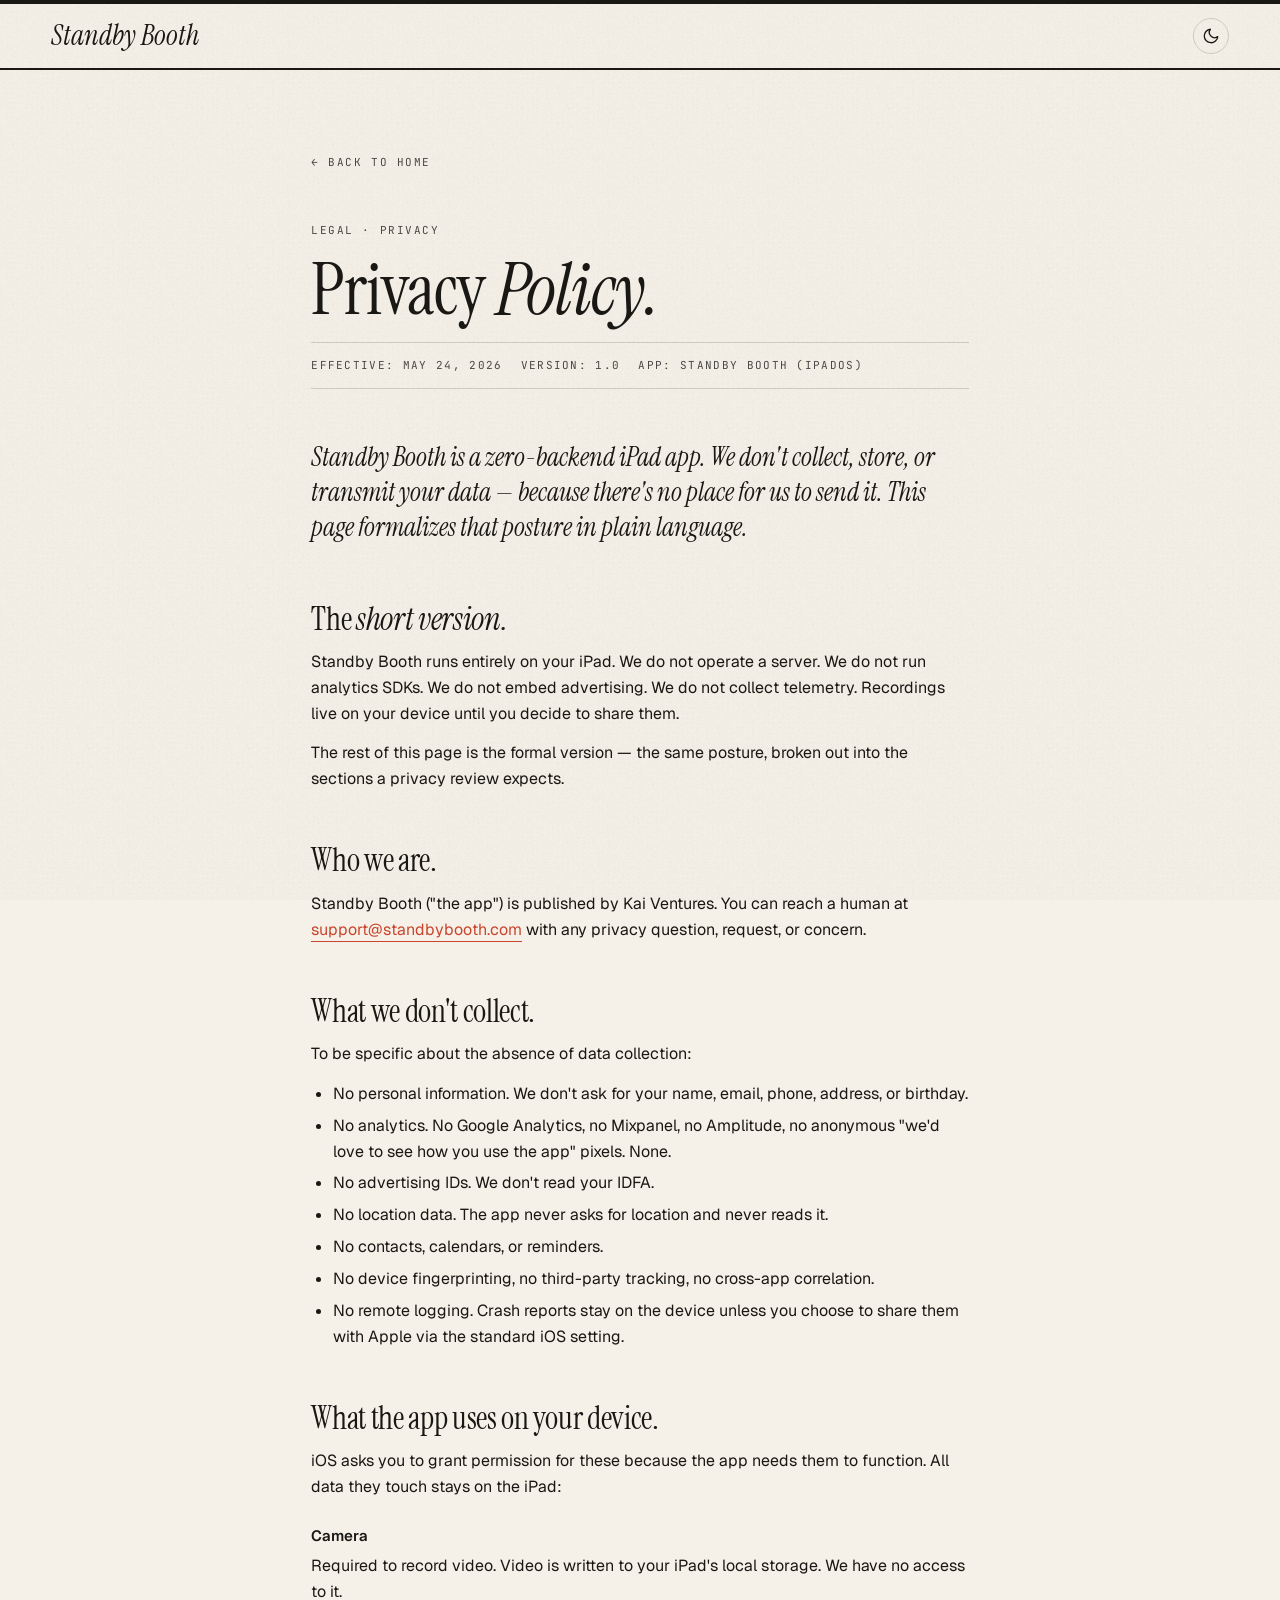
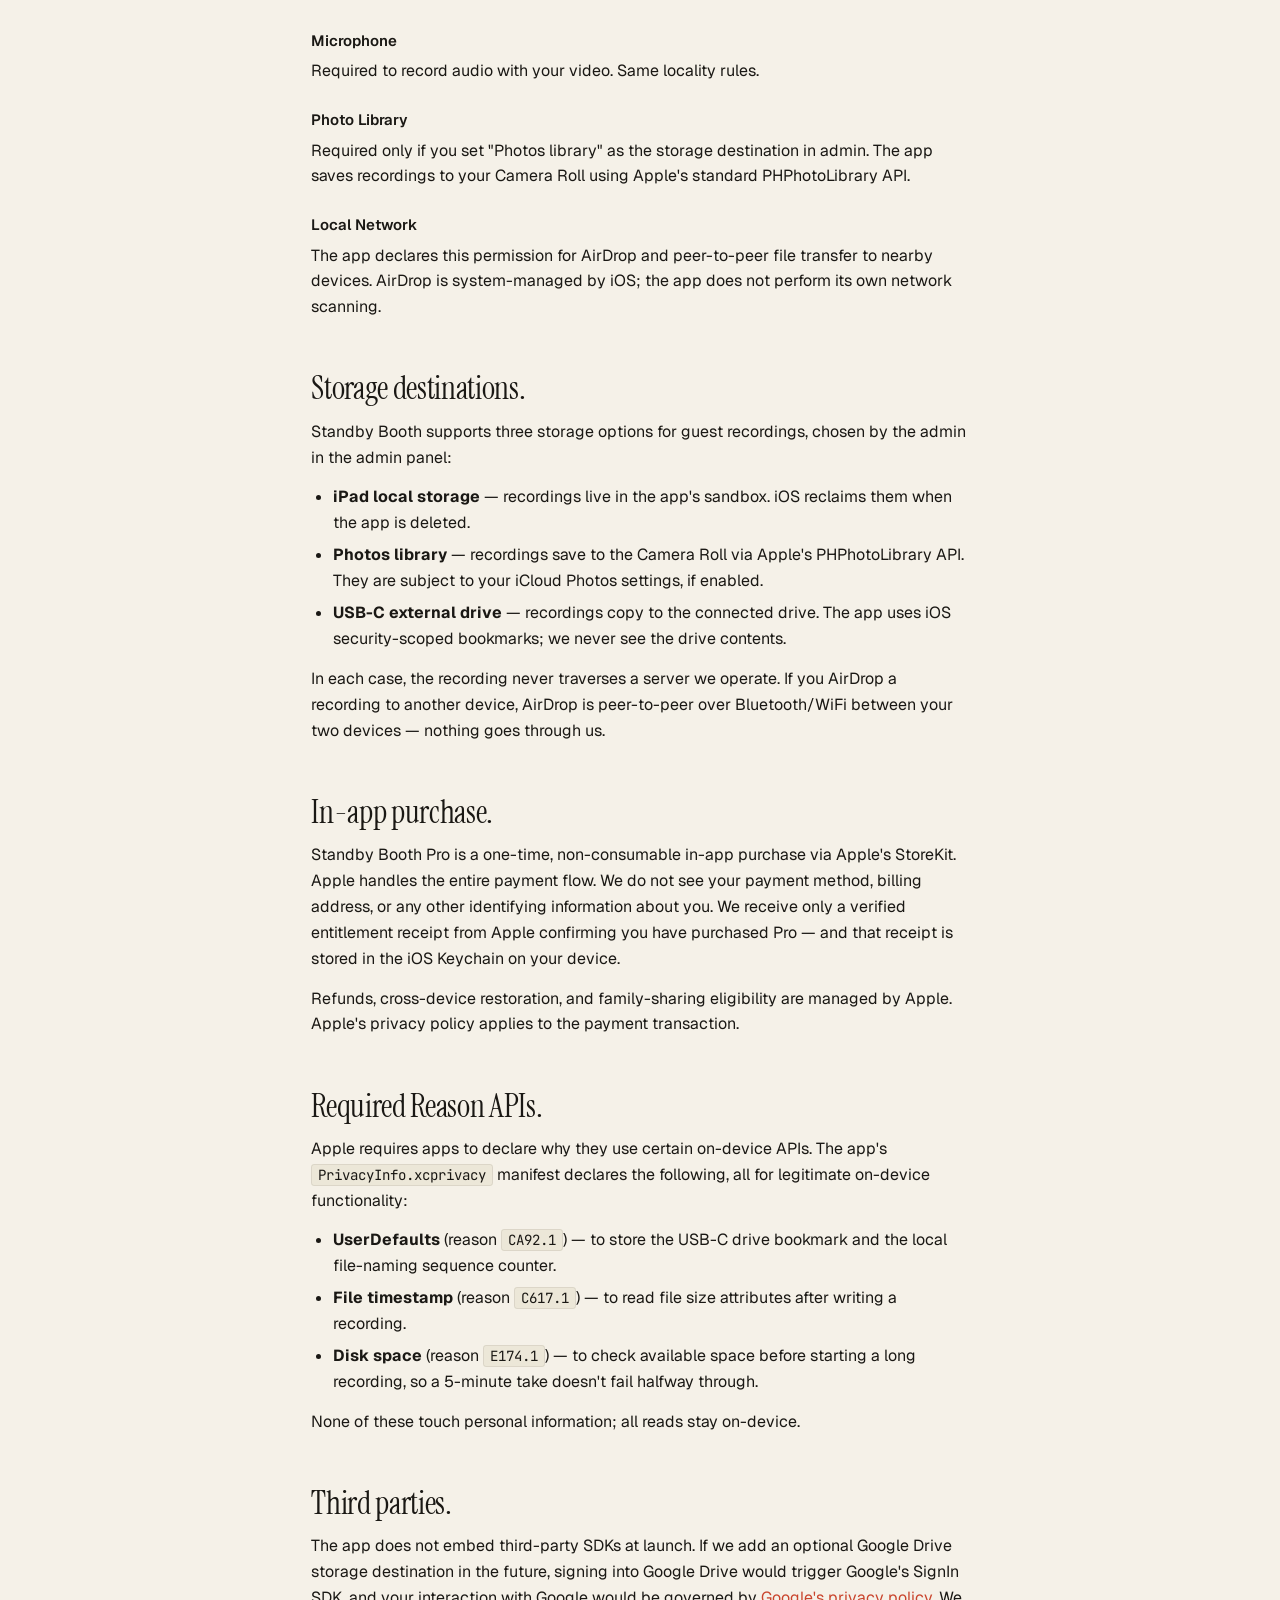
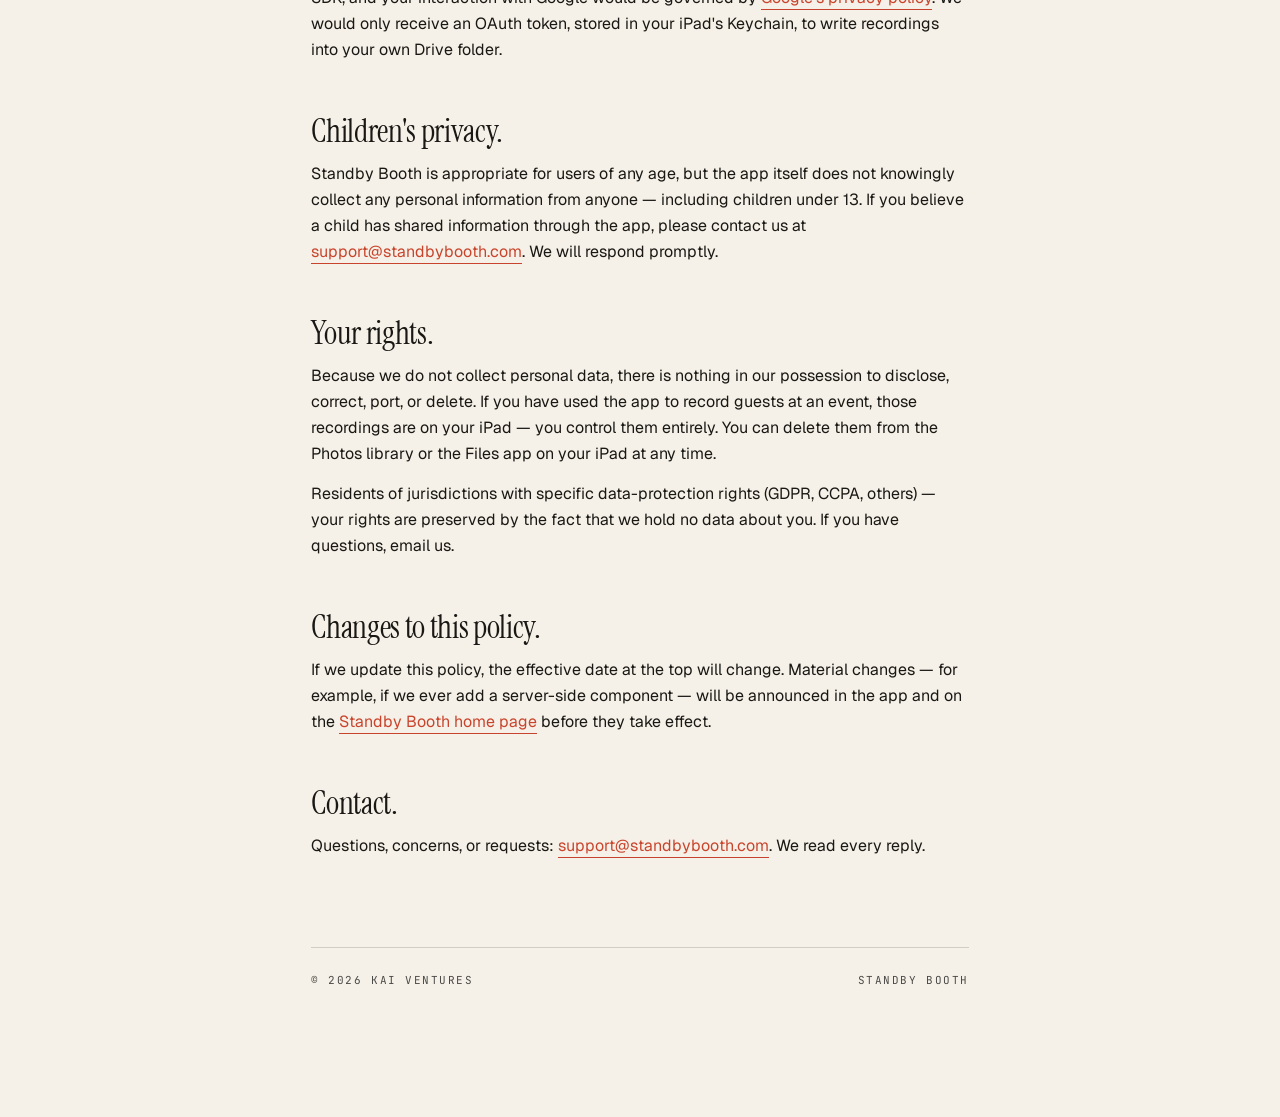
==== privacy/index.html @ 5e645934 "Added meta-pixel tags Added meta-pixel tags on all three pages (home, privacy and terms)." ====
<!DOCTYPE html>
<html lang="en">
<head>
<meta charset="UTF-8" />
<meta name="viewport" content="width=device-width, initial-scale=1.0" />
<title>Standby Booth — Privacy Policy</title>
<meta name="description" content="Standby Booth is a zero-backend iPad app. We don't collect, store, or transmit your data. Here's the formal version." />
<meta name="theme-color" content="#F5F1E8" id="sb-theme-color" />

<!-- Open Graph -->
<meta property="og:title" content="Standby Booth — Privacy Policy" />
<meta property="og:description" content="No backend, no telemetry, no analytics. The privacy story in plain language." />
<meta property="og:image" content="../assets/hero-anywhere.png" />
<meta property="og:type" content="article" />
<meta property="og:url" content="https://standbybooth.com/privacy/" />
<meta name="twitter:card" content="summary_large_image" />

<!-- Meta Pixel Code -->
<script>
!function(f,b,e,v,n,t,s)
{if(f.fbq)return;n=f.fbq=function(){n.callMethod?
n.callMethod.apply(n,arguments):n.queue.push(arguments)};
if(!f._fbq)f._fbq=n;n.push=n;n.loaded=!0;n.version='2.0';
n.queue=[];t=b.createElement(e);t.async=!0;
t.src=v;s=b.getElementsByTagName(e)[0];
s.parentNode.insertBefore(t,s)}(window,document,'script',
'https://connect.facebook.net/en_US/fbevents.js');
fbq('init', '1326935872664660');
fbq('track', 'PageView');
</script>
<!-- End Meta Pixel Code -->

<!-- Favicon -->
<link rel="icon" type="image/png" href="../assets/icon-1024.png" />
<link rel="apple-touch-icon" href="../assets/icon-1024.png" />

<!-- Theme boot — runs BEFORE stylesheet to avoid flash-of-wrong-theme.
     Same logic as the main page so the user's theme choice carries across. -->
<script>
(function () {
  try {
    var stored = localStorage.getItem("sb-theme");
    var theme = stored || (window.matchMedia && window.matchMedia("(prefers-color-scheme: dark)").matches ? "dark" : "light");
    document.documentElement.dataset.theme = theme;
    var meta = document.getElementById("sb-theme-color");
    if (meta) meta.setAttribute("content", theme === "dark" ? "#14110D" : "#F5F1E8");
  } catch (e) {}
})();
</script>

<!-- Fonts (same set as the main page) -->
<link rel="preconnect" href="https://fonts.googleapis.com" />
<link rel="preconnect" href="https://fonts.gstatic.com" crossorigin />
<link href="https://fonts.googleapis.com/css2?family=Geist:wght@400;500;600;700&family=Instrument+Serif:ital@0;1&family=JetBrains+Mono:wght@400;500;600&display=swap" rel="stylesheet" />

<!-- Reuse the main site's CSS variables + base typography. -->
<link rel="stylesheet" href="../styles.css" />

<style>
/* Legal-page specific layout. Single-column prose, generous margins,
   matches the editorial-magazine system inherited from styles.css. */
.legal-shell {
  max-width: 760px;
  margin: 0 auto;
  padding: clamp(40px, 6vw, 96px) var(--gutter) clamp(80px, 10vw, 140px);
}
.legal-back {
  display: inline-flex;
  align-items: center;
  gap: 6px;
  font-family: var(--mono);
  font-size: 11px;
  letter-spacing: 0.14em;
  text-transform: uppercase;
  color: var(--ink-2);
  border-bottom: 1px solid transparent;
  padding-bottom: 2px;
  margin-bottom: clamp(28px, 4vw, 48px);
}
.legal-back:hover { color: var(--ink); border-color: var(--rule); }
.legal-eb {
  font-family: var(--mono);
  font-size: 11px;
  letter-spacing: 0.14em;
  text-transform: uppercase;
  color: var(--ink-2);
  margin: 0 0 16px;
}
.legal-h1 {
  font-family: var(--serif);
  font-weight: 400;
  font-size: clamp(40px, 6vw, 72px);
  line-height: 0.96;
  letter-spacing: -0.015em;
  margin: 0 0 18px;
}
.legal-h1 em { font-style: italic; }
.legal-meta {
  font-family: var(--mono);
  font-size: 11px;
  letter-spacing: 0.12em;
  text-transform: uppercase;
  color: var(--ink-2);
  display: flex;
  flex-wrap: wrap;
  gap: 18px;
  border-top: 1px solid var(--rule);
  border-bottom: 1px solid var(--rule);
  padding: 14px 0;
  margin: 0 0 clamp(32px, 4vw, 56px);
}
.legal-lede {
  font-family: var(--serif);
  font-style: italic;
  font-size: clamp(20px, 2.4vw, 26px);
  line-height: 1.35;
  color: var(--ink);
  margin: 0 0 clamp(36px, 5vw, 56px);
}
.legal-section { margin-top: clamp(32px, 4vw, 56px); }
.legal-section h2 {
  font-family: var(--serif);
  font-weight: 400;
  font-size: clamp(24px, 2.8vw, 32px);
  line-height: 1.1;
  letter-spacing: -0.01em;
  margin: 0 0 12px;
}
.legal-section h2 em { font-style: italic; }
.legal-section h3 {
  font-family: var(--sans);
  font-weight: 600;
  font-size: 15px;
  letter-spacing: -0.005em;
  margin: 24px 0 6px;
}
.legal-section p,
.legal-section li {
  font-size: 16px;
  line-height: 1.62;
  color: var(--ink);
}
.legal-section p { margin: 0 0 14px; }
.legal-section ul { padding-left: 22px; margin: 0 0 14px; }
.legal-section li { margin-bottom: 6px; }
.legal-section a { color: var(--tally); border-bottom: 1px solid var(--tally); padding-bottom: 1px; }
.legal-section a:hover { background: var(--tally); color: var(--paper); border-bottom-color: var(--tally); }
.legal-section code {
  font-family: var(--mono);
  font-size: 0.88em;
  background: var(--paper-2);
  padding: 1px 6px;
  border-radius: 3px;
  border: 1px solid var(--rule-2);
}
.legal-footer {
  margin-top: clamp(56px, 7vw, 88px);
  padding-top: 24px;
  border-top: 1px solid var(--rule);
  font-family: var(--mono);
  font-size: 11px;
  letter-spacing: 0.14em;
  text-transform: uppercase;
  color: var(--ink-2);
  display: flex;
  justify-content: space-between;
  flex-wrap: wrap;
  gap: 16px;
}

/* Page-level header — minimal, just title-mark + theme toggle. */
.legal-mast {
  border-bottom: 1px solid var(--ink);
  background: var(--paper);
}
.legal-mast-rule { height: 4px; background: var(--ink); }
.legal-mast-inner {
  max-width: var(--max);
  margin: 0 auto;
  padding: 14px var(--gutter);
  display: flex;
  align-items: center;
  justify-content: space-between;
  gap: 20px;
}
.legal-mast-title {
  font-family: var(--serif);
  font-style: italic;
  font-size: clamp(20px, 2.4vw, 28px);
  line-height: 1;
  color: var(--ink);
}
</style>
</head>
<body>
<!-- Meta Pixel Code -->
<noscript>
<img height="1" width="1" alt=""
src="https://www.facebook.com/tr?id=1326935872664660&ev=PageView&noscript=1"/>
</noscript>
<!-- End Meta Pixel Code -->

<header class="legal-mast">
  <div class="legal-mast-rule"></div>
  <div class="legal-mast-inner">
    <a class="legal-mast-title" href="../">Standby Booth</a>
    <button type="button" class="theme-toggle" id="theme-toggle"
            aria-label="Toggle theme">
      <svg class="theme-icon theme-icon-sun" width="18" height="18" viewBox="0 0 24 24" fill="none" stroke="currentColor" stroke-width="1.75" stroke-linecap="round" stroke-linejoin="round" aria-hidden="true">
        <circle cx="12" cy="12" r="4"/>
        <path d="M12 2v2M12 20v2M4.93 4.93l1.41 1.41M17.66 17.66l1.41 1.41M2 12h2M20 12h2M4.93 19.07l1.41-1.41M17.66 6.34l1.41-1.41"/>
      </svg>
      <svg class="theme-icon theme-icon-moon" width="18" height="18" viewBox="0 0 24 24" fill="none" stroke="currentColor" stroke-width="1.75" stroke-linecap="round" stroke-linejoin="round" aria-hidden="true">
        <path d="M21 12.79A9 9 0 1 1 11.21 3 7 7 0 0 0 21 12.79z"/>
      </svg>
    </button>
  </div>
  <div class="legal-mast-rule" style="height: 1px;"></div>
</header>

<main class="legal-shell">
  <a class="legal-back" href="../">← Back to home</a>

  <p class="legal-eb">Legal · Privacy</p>
  <h1 class="legal-h1">Privacy <em>Policy.</em></h1>
  <p class="legal-meta">
    <span>Effective: May 24, 2026</span>
    <span>Version: 1.0</span>
    <span>App: Standby Booth (iPadOS)</span>
  </p>

  <p class="legal-lede">
    Standby Booth is a zero-backend iPad app. We don't collect, store, or
    transmit your data — because there's no place for us to send it. This
    page formalizes that posture in plain language.
  </p>

  <section class="legal-section">
    <h2>The <em>short version.</em></h2>
    <p>
      Standby Booth runs entirely on your iPad. We do not operate a server.
      We do not run analytics SDKs. We do not embed advertising. We do not
      collect telemetry. Recordings live on your device until you decide to
      share them.
    </p>
    <p>
      The rest of this page is the formal version — the same posture,
      broken out into the sections a privacy review expects.
    </p>
  </section>

  <section class="legal-section">
    <h2>Who we are.</h2>
    <p>
      Standby Booth ("the app") is published by Kai Ventures. You can
      reach a human at <a href="mailto:support@standbybooth.com">support@standbybooth.com</a>
      with any privacy question, request, or concern.
    </p>
  </section>

  <section class="legal-section">
    <h2>What we don't collect.</h2>
    <p>To be specific about the absence of data collection:</p>
    <ul>
      <li>No personal information. We don't ask for your name, email, phone, address, or birthday.</li>
      <li>No analytics. No Google Analytics, no Mixpanel, no Amplitude, no anonymous "we'd love to see how you use the app" pixels. None.</li>
      <li>No advertising IDs. We don't read your IDFA.</li>
      <li>No location data. The app never asks for location and never reads it.</li>
      <li>No contacts, calendars, or reminders.</li>
      <li>No device fingerprinting, no third-party tracking, no cross-app correlation.</li>
      <li>No remote logging. Crash reports stay on the device unless you choose to share them with Apple via the standard iOS setting.</li>
    </ul>
  </section>

  <section class="legal-section">
    <h2>What the app uses on your device.</h2>
    <p>
      iOS asks you to grant permission for these because the app needs them
      to function. All data they touch stays on the iPad:
    </p>
    <h3>Camera</h3>
    <p>Required to record video. Video is written to your iPad's local storage. We have no access to it.</p>
    <h3>Microphone</h3>
    <p>Required to record audio with your video. Same locality rules.</p>
    <h3>Photo Library</h3>
    <p>Required only if you set "Photos library" as the storage destination in admin. The app saves recordings to your Camera Roll using Apple's standard PHPhotoLibrary API.</p>
    <h3>Local Network</h3>
    <p>The app declares this permission for AirDrop and peer-to-peer file transfer to nearby devices. AirDrop is system-managed by iOS; the app does not perform its own network scanning.</p>
  </section>

  <section class="legal-section">
    <h2>Storage destinations.</h2>
    <p>
      Standby Booth supports three storage options for guest recordings,
      chosen by the admin in the admin panel:
    </p>
    <ul>
      <li><strong>iPad local storage</strong> — recordings live in the app's sandbox. iOS reclaims them when the app is deleted.</li>
      <li><strong>Photos library</strong> — recordings save to the Camera Roll via Apple's PHPhotoLibrary API. They are subject to your iCloud Photos settings, if enabled.</li>
      <li><strong>USB-C external drive</strong> — recordings copy to the connected drive. The app uses iOS security-scoped bookmarks; we never see the drive contents.</li>
    </ul>
    <p>
      In each case, the recording never traverses a server we operate. If
      you AirDrop a recording to another device, AirDrop is peer-to-peer
      over Bluetooth/WiFi between your two devices — nothing goes through us.
    </p>
  </section>

  <section class="legal-section">
    <h2>In-app purchase.</h2>
    <p>
      Standby Booth Pro is a one-time, non-consumable in-app purchase via
      Apple's StoreKit. Apple handles the entire payment flow. We do not
      see your payment method, billing address, or any other identifying
      information about you. We receive only a verified entitlement
      receipt from Apple confirming you have purchased Pro — and that
      receipt is stored in the iOS Keychain on your device.
    </p>
    <p>
      Refunds, cross-device restoration, and family-sharing eligibility
      are managed by Apple. Apple's privacy policy applies to the payment
      transaction.
    </p>
  </section>

  <section class="legal-section">
    <h2>Required Reason APIs.</h2>
    <p>
      Apple requires apps to declare why they use certain on-device APIs.
      The app's <code>PrivacyInfo.xcprivacy</code> manifest declares the
      following, all for legitimate on-device functionality:
    </p>
    <ul>
      <li><strong>UserDefaults</strong> (reason <code>CA92.1</code>) — to store the USB-C drive bookmark and the local file-naming sequence counter.</li>
      <li><strong>File timestamp</strong> (reason <code>C617.1</code>) — to read file size attributes after writing a recording.</li>
      <li><strong>Disk space</strong> (reason <code>E174.1</code>) — to check available space before starting a long recording, so a 5-minute take doesn't fail halfway through.</li>
    </ul>
    <p>None of these touch personal information; all reads stay on-device.</p>
  </section>

  <section class="legal-section">
    <h2>Third parties.</h2>
    <p>
      The app does not embed third-party SDKs at launch. If we add an
      optional Google Drive storage destination in the future, signing into
      Google Drive would trigger Google's SignIn SDK, and your interaction
      with Google would be governed by
      <a href="https://policies.google.com/privacy">Google's privacy policy</a>.
      We would only receive an OAuth token, stored in your iPad's Keychain,
      to write recordings into your own Drive folder.
    </p>
  </section>

  <section class="legal-section">
    <h2>Children's privacy.</h2>
    <p>
      Standby Booth is appropriate for users of any age, but the app
      itself does not knowingly collect any personal information from
      anyone — including children under 13. If you believe a child has
      shared information through the app, please contact us at
      <a href="mailto:support@standbybooth.com">support@standbybooth.com</a>.
      We will respond promptly.
    </p>
  </section>

  <section class="legal-section">
    <h2>Your rights.</h2>
    <p>
      Because we do not collect personal data, there is nothing in our
      possession to disclose, correct, port, or delete. If you have used
      the app to record guests at an event, those recordings are on your
      iPad — you control them entirely. You can delete them from the
      Photos library or the Files app on your iPad at any time.
    </p>
    <p>
      Residents of jurisdictions with specific data-protection rights
      (GDPR, CCPA, others) — your rights are preserved by the fact that
      we hold no data about you. If you have questions, email us.
    </p>
  </section>

  <section class="legal-section">
    <h2>Changes to this policy.</h2>
    <p>
      If we update this policy, the effective date at the top will change.
      Material changes — for example, if we ever add a server-side
      component — will be announced in the app and on the
      <a href="../">Standby Booth home page</a> before they take effect.
    </p>
  </section>

  <section class="legal-section">
    <h2>Contact.</h2>
    <p>
      Questions, concerns, or requests:
      <a href="mailto:support@standbybooth.com">support@standbybooth.com</a>.
      We read every reply.
    </p>
  </section>

  <footer class="legal-footer">
    <span>© 2026 Kai Ventures</span>
    <span><a href="../">Standby Booth</a></span>
  </footer>
</main>

<script>
// Theme toggle — vanilla JS, matches the React ThemeToggle on the main page.
(function () {
  var btn = document.getElementById("theme-toggle");
  if (!btn) return;
  var sync = function () {
    var dark = document.documentElement.dataset.theme === "dark";
    btn.setAttribute("aria-pressed", String(dark));
    btn.setAttribute("title", dark ? "Light mode" : "Dark mode");
  };
  sync();
  btn.addEventListener("click", function () {
    var next = document.documentElement.dataset.theme === "dark" ? "light" : "dark";
    document.documentElement.dataset.theme = next;
    try { localStorage.setItem("sb-theme", next); } catch (e) {}
    var meta = document.getElementById("sb-theme-color");
    if (meta) meta.setAttribute("content", next === "dark" ? "#14110D" : "#F5F1E8");
    sync();
  });
})();
</script>
</body>
</html>
---- styles.css ----
/* =====================================================================
   Standby Booth — v2 "Catalog"
   Light paper throughout. Editorial magazine. Generous type. Tally accent.
   ===================================================================== */
:root {
  --paper:   #F5F1E8;
  --paper-2: #ECE7D8;
  --ink:     #1A1814;
  --ink-2:   #4a4946;
  --rule:    rgba(26, 24, 20, 0.16);
  --rule-2:  rgba(26, 24, 20, 0.08);
  --tally:   #C9442C;
  --tally-2: #E8503A;

  --serif: "Instrument Serif", "Iowan Old Style", Georgia, serif;
  --sans:  "Geist", -apple-system, "Helvetica Neue", sans-serif;
  --mono:  "JetBrains Mono", ui-monospace, Menlo, monospace;

  --max:    1320px;
  --gutter: clamp(20px, 4vw, 64px);
}
* { box-sizing: border-box; }
html { scroll-behavior: smooth; }
body {
  margin: 0;
  font-family: var(--sans);
  font-size: 17px;
  line-height: 1.55;
  color: var(--ink);
  background: var(--paper);
  -webkit-font-smoothing: antialiased;
  -moz-osx-font-smoothing: grayscale;
  font-feature-settings: "ss01", "kern";
}
body::before {
  content: "";
  position: fixed; inset: 0;
  pointer-events: none; z-index: 1;
  opacity: 0.05; mix-blend-mode: multiply;
  background-image: url("data:image/svg+xml;utf8,<svg xmlns='http://www.w3.org/2000/svg' width='160' height='160'><filter id='n'><feTurbulence baseFrequency='1.2' numOctaves='2' stitchTiles='stitch'/><feColorMatrix values='0 0 0 0 0 0 0 0 0 0 0 0 0 0 0 0 0 0 1 0'/></filter><rect width='160' height='160' filter='url(%23n)'/></svg>");
}
img { max-width: 100%; display: block; }
button { font: inherit; color: inherit; background: none; border: 0; cursor: pointer; }
a { color: inherit; text-decoration: none; }

/* type */
.display { font-family: var(--serif); font-weight: 400; letter-spacing: -0.015em; line-height: 0.92; margin: 0; }
.display em { font-style: italic; }
.mono { font-family: var(--mono); font-weight: 500; font-size: 11px; letter-spacing: 0.14em; text-transform: uppercase; }
.dim { color: var(--ink-2); }

/* ============== MASTHEAD ============== */
.masthead {
  border-bottom: 1px solid var(--ink);
  background: var(--paper);
}
.mast-rule {
  height: 4px;
  background: var(--ink);
}
.mast-inner {
  max-width: var(--max);
  margin: 0 auto;
  padding: 14px var(--gutter);
  display: grid;
  grid-template-columns: 1fr auto 1fr;
  align-items: center;
  gap: 24px;
}
.mast-issue { color: var(--ink-2); font-family: var(--mono); font-size: 11px; letter-spacing: 0.12em; text-transform: uppercase; }
.mast-title {
  font-family: var(--serif);
  font-style: italic;
  font-size: clamp(20px, 2.4vw, 32px);
  line-height: 1;
  letter-spacing: -0.01em;
  text-align: center;
}
.mast-cta {
  justify-self: end;
  font-family: var(--mono);
  font-size: 11px;
  letter-spacing: 0.12em;
  text-transform: uppercase;
  border-bottom: 1px solid var(--ink);
  padding-bottom: 2px;
  transition: color 0.15s ease, border-color 0.15s ease;
}
.mast-cta:hover { color: var(--tally); border-color: var(--tally); }

/* ============== COVER (HERO) ============== */
.cover {
  max-width: var(--max);
  margin: 0 auto;
  padding: clamp(48px, 8vh, 96px) var(--gutter) clamp(40px, 6vh, 80px);
  position: relative;
}
.cover-grid {
  display: grid;
  grid-template-columns: minmax(0, 7fr) minmax(0, 5fr);
  gap: clamp(28px, 5vw, 80px);
  align-items: end;
}
.cover-eyebrow {
  display: flex; gap: 14px; align-items: center; margin: 0 0 28px;
  color: var(--ink-2);
}
.cover-eyebrow .rule { flex: 1; height: 1px; background: var(--ink); opacity: 0.4; }
.cover-h1 {
  font-size: clamp(56px, 10.5vw, 168px);
  letter-spacing: -0.025em;
}
.cover-h1 em { font-style: italic; color: var(--tally); }
.cover-deck {
  font-family: var(--serif);
  font-style: italic;
  font-size: clamp(18px, 1.6vw, 24px);
  line-height: 1.4;
  color: var(--ink-2);
  max-width: 38ch;
  margin: 32px 0 0;
}
.cover-meta {
  margin: 36px 0 0;
  border-top: 1px solid var(--rule);
  padding-top: 16px;
  display: flex; flex-wrap: wrap; gap: 22px;
  font-family: var(--mono); font-size: 11px;
  letter-spacing: 0.1em; text-transform: uppercase;
  color: var(--ink-2);
}
.cover-cta-row {
  margin-top: 28px;
  display: flex; gap: 12px; flex-wrap: wrap;
}
.btn {
  display: inline-flex; align-items: center; justify-content: center;
  padding: 14px 22px; font-size: 14px; font-weight: 500;
  border-radius: 0;
  transition: background 0.18s ease, color 0.18s ease, border-color 0.18s ease;
}
.btn-primary { background: var(--ink); color: var(--paper); border: 1px solid var(--ink); }
.btn-primary:hover { background: var(--tally); border-color: var(--tally); color: var(--paper); }
.btn-ghost { background: transparent; color: var(--ink); border: 1px solid var(--ink); }
.btn-ghost:hover { background: var(--ink); color: var(--paper); }

/* iPad in cover — landscape (4:3 native iPad ratio) */
.cover-stage { position: relative; aspect-ratio: 4 / 3; }
.ipad {
  width: 100%; height: 100%;
  border-radius: 24px;
  background: linear-gradient(180deg, #2a2c30 0%, #15171a 100%);
  padding: 12px;
  border: 1px solid #3a3c40;
  box-shadow:
    0 28px 60px rgba(26, 24, 20, 0.22),
    0 4px 0 rgba(26, 24, 20, 0.06);
  position: relative;
}
.ipad::after {
  content: "";
  position: absolute; left: 50%; top: 6px; transform: translateX(-50%);
  width: 26px; height: 4px; border-radius: 2px;
  background: #0a0a0a;
}
.ipad-screen {
  width: 100%; height: 100%;
  border-radius: 14px;
  overflow: hidden;
  position: relative;
  background: #fff;
}

/* AttractScreen reused styles */
.attract {
  position: absolute; inset: 0;
  display: flex; flex-direction: column; align-items: center; justify-content: center;
  padding: 6%;
  transition: background-color 0.5s ease, color 0.5s ease;
}
.attract-fade { animation: fade 0.5s ease both; }
@keyframes fade { from { opacity: 0; transform: translateY(6px); } to { opacity: 1; transform: translateY(0); } }
.attract-logo { width: 16%; aspect-ratio: 1; border-radius: 22%; display: flex; align-items: center; justify-content: center; margin-bottom: 3.5%; flex-shrink: 0; }
.attract-logo img { width: 100%; height: 100%; border-radius: 22%; object-fit: cover; }
.attract-name { margin: 0; text-align: center; font-weight: 700; font-size: clamp(20px, 3vw, 36px); letter-spacing: -0.01em; line-height: 1.05; }
.attract-cta { position: absolute; bottom: 8%; font-size: clamp(12px, 1.25vw, 16px); opacity: 0.7; }

/* caption beneath cover */
.cover-caption {
  font-family: var(--mono); font-size: 11px;
  letter-spacing: 0.1em; text-transform: uppercase;
  color: var(--ink-2);
  margin: 18px 0 0;
  display: flex; gap: 8px; align-items: center;
}
.cover-caption .num {
  display: inline-flex; align-items: center; justify-content: center;
  width: 22px; height: 22px;
  border: 1px solid var(--ink); border-radius: 50%;
  font-size: 10px;
}

/* brand picker */
.brand-rail {
  margin-top: 26px;
  display: flex; flex-wrap: wrap; gap: 6px;
}
.brand-chip {
  display: inline-flex; align-items: center; gap: 8px;
  padding: 6px 12px 6px 8px;
  border: 1px solid var(--rule);
  font-family: var(--mono); font-size: 10px;
  letter-spacing: 0.1em; text-transform: uppercase;
  color: var(--ink);
  background: transparent;
  transition: border-color 0.15s ease, background 0.15s ease;
}
.brand-chip:hover { border-color: var(--ink); }
.brand-chip.active { border-color: var(--ink); background: var(--ink); color: var(--paper); }
.brand-chip-swatch { width: 12px; height: 12px; border: 1px solid var(--rule); }

/* ============== TICKER ============== */
.ticker {
  border-top: 1px solid var(--ink);
  border-bottom: 1px solid var(--ink);
  background: var(--ink);
  color: var(--paper);
  overflow: hidden;
}
.ticker-track {
  display: flex; gap: 56px;
  padding: 14px 0;
  white-space: nowrap;
  animation: ticker 38s linear infinite;
  font-family: var(--mono); font-size: 12px;
  letter-spacing: 0.16em; text-transform: uppercase;
}
.ticker-track span { display: inline-flex; align-items: center; gap: 12px; }
.ticker-dot { width: 6px; height: 6px; border-radius: 50%; background: var(--tally); }
@keyframes ticker { from { transform: translateX(0); } to { transform: translateX(-50%); } }

/* ============== INDEX (TOC) ============== */
.toc {
  max-width: var(--max);
  margin: 0 auto;
  padding: clamp(60px, 8vh, 100px) var(--gutter);
  border-bottom: 1px solid var(--rule);
}
.toc-head {
  display: grid;
  grid-template-columns: minmax(0, 1fr) minmax(0, 2fr);
  gap: clamp(20px, 4vw, 60px);
  align-items: end;
  margin-bottom: 36px;
}
.toc-head .display { font-size: clamp(36px, 5.4vw, 76px); }
.toc-head p { color: var(--ink-2); margin: 0; max-width: 42ch; }
.toc-list {
  list-style: none; padding: 0; margin: 0;
}
.toc-list li {
  display: grid;
  grid-template-columns: 60px 1fr 2fr 200px;
  gap: 20px;
  padding: 18px 0;
  border-top: 1px solid var(--ink);
  align-items: baseline;
}
.toc-num { font-family: var(--mono); font-size: 12px; letter-spacing: 0.12em; color: var(--ink-2); }
.toc-name { font-family: var(--serif); font-style: italic; font-size: clamp(22px, 2.4vw, 34px); letter-spacing: -0.01em; }
.toc-desc { color: var(--ink-2); font-size: 15px; }
.toc-tag { font-family: var(--mono); font-size: 10px; letter-spacing: 0.12em; text-transform: uppercase; text-align: right; color: var(--ink-2); }

/* ============== FEATURE PIECE — what it is ============== */
.feature {
  max-width: var(--max);
  margin: 0 auto;
  padding: clamp(80px, 12vh, 140px) var(--gutter);
  border-bottom: 1px solid var(--rule);
}
.feature-no {
  font-family: var(--mono); font-size: 11px;
  letter-spacing: 0.14em; text-transform: uppercase;
  color: var(--tally); margin: 0 0 18px;
}
.feature-hd { font-size: clamp(44px, 6vw, 96px); margin-bottom: 48px; }
.feature-hd em { color: var(--tally); }
.feature-cols {
  column-count: 2;
  column-gap: clamp(24px, 4vw, 64px);
  font-size: 17px;
  color: var(--ink);
}
.feature-cols p { margin: 0 0 18px; break-inside: avoid; }
.feature-cols p:first-child::first-letter {
  font-family: var(--serif);
  font-style: italic;
  font-size: 4em;
  float: left;
  line-height: 0.85;
  padding: 0.06em 0.12em 0 0;
  color: var(--tally);
}

/* ============== GALLERY (case studies) ============== */
.gallery {
  max-width: var(--max);
  margin: 0 auto;
  padding: clamp(80px, 12vh, 140px) var(--gutter);
  border-bottom: 1px solid var(--rule);
}
.gallery-hd { font-size: clamp(40px, 5.4vw, 80px); margin-bottom: 14px; }
.gallery-hd em { color: var(--tally); }
.gallery-deck { color: var(--ink-2); margin: 0 0 56px; max-width: 56ch; font-size: 17px; }

.case {
  display: grid;
  grid-template-columns: minmax(0, 5fr) minmax(0, 7fr);
  gap: clamp(28px, 5vw, 80px);
  padding: clamp(40px, 6vh, 72px) 0;
  border-top: 1px solid var(--ink);
  align-items: center;
}
.case:nth-child(even) { grid-template-columns: minmax(0, 7fr) minmax(0, 5fr); }
.case:nth-child(even) .case-text { order: 2; }
.case-screen {
  aspect-ratio: 4 / 3;
  background: var(--ink);
  padding: 10px;
  position: relative;
}
.case-screen-inner {
  width: 100%; height: 100%;
  position: relative;
  overflow: hidden;
}
.case-num {
  font-family: var(--mono); font-size: 11px;
  letter-spacing: 0.16em; text-transform: uppercase;
  color: var(--ink-2);
  margin: 0 0 14px;
}
.case-name {
  font-family: var(--serif);
  font-size: clamp(36px, 5vw, 72px);
  line-height: 0.95;
  letter-spacing: -0.015em;
  margin: 0 0 24px;
}
.case-name em { color: var(--tally); font-style: italic; }
.case-pull {
  font-family: var(--serif);
  font-style: italic;
  font-size: clamp(18px, 1.5vw, 22px);
  line-height: 1.4;
  color: var(--ink);
  border-left: 2px solid var(--tally);
  padding-left: 18px;
  margin: 0 0 24px;
  max-width: 44ch;
}
.case-tokens {
  display: flex; flex-wrap: wrap; gap: 18px;
  font-family: var(--mono); font-size: 10px;
  letter-spacing: 0.12em; text-transform: uppercase;
  color: var(--ink-2);
  border-top: 1px solid var(--rule);
  padding-top: 18px;
}
.case-tokens .token {
  display: inline-flex; align-items: center; gap: 8px;
}
.case-tokens .swatch {
  width: 14px; height: 14px;
  border: 1px solid var(--rule);
}

/* ============== ADMIN — split ============== */
.admin {
  max-width: var(--max);
  margin: 0 auto;
  padding: clamp(80px, 12vh, 140px) var(--gutter);
  border-bottom: 1px solid var(--rule);
}
.admin-hd { font-size: clamp(40px, 5.4vw, 80px); margin-bottom: 14px; }
.admin-hd em { color: var(--tally); }
.admin-deck { color: var(--ink-2); margin: 0 0 40px; max-width: 56ch; font-size: 17px; }
.admin-tabs {
  display: flex; flex-wrap: wrap; gap: 6px;
  margin: 0 0 28px;
  padding-bottom: 14px;
  border-bottom: 1px solid var(--ink);
}
.admin-tab {
  font-family: var(--mono); font-size: 11px;
  letter-spacing: 0.12em; text-transform: uppercase;
  padding: 8px 14px;
  border: 1px solid var(--rule);
  color: var(--ink);
  background: transparent;
}
.admin-tab:hover { border-color: var(--ink); }
.admin-tab.active { border-color: var(--ink); background: var(--ink); color: var(--paper); }

.admin-stage {
  display: grid;
  grid-template-columns: minmax(0, 1.05fr) minmax(0, 1fr);
  gap: clamp(28px, 5vw, 64px);
  align-items: start;
}
.admin-shot {
  background: var(--ink);
  padding: 10px;
  position: relative;
}
.admin-shot img { width: 100%; height: auto; display: block; }
.admin-shot-num {
  position: absolute; top: -12px; left: 16px;
  background: var(--paper);
  font-family: var(--mono); font-size: 10px;
  letter-spacing: 0.14em; text-transform: uppercase;
  padding: 4px 10px;
  border: 1px solid var(--ink);
  color: var(--ink);
}
.admin-eb {
  font-family: var(--mono); font-size: 11px;
  letter-spacing: 0.14em; text-transform: uppercase;
  color: var(--tally);
  margin: 0 0 14px;
}
.admin-title {
  font-family: var(--serif);
  font-size: clamp(32px, 3.4vw, 56px);
  line-height: 1; letter-spacing: -0.01em;
  margin: 0 0 22px;
}
.admin-title em { font-style: italic; color: var(--tally); }
.admin-body { color: var(--ink-2); margin: 0 0 22px; max-width: 44ch; font-size: 16px; }
.admin-rows { list-style: none; padding: 0; margin: 0; border-top: 1px solid var(--ink); }
.admin-rows li {
  display: grid;
  grid-template-columns: 96px 1fr;
  gap: 18px;
  padding: 14px 0;
  border-bottom: 1px solid var(--rule);
}
.admin-rows .k { font-family: var(--mono); font-size: 11px; letter-spacing: 0.12em; text-transform: uppercase; color: var(--ink-2); }
.admin-rows .v { font-size: 15px; }
.admin-rows .pro { font-family: var(--mono); font-size: 9px; letter-spacing: 0.14em; text-transform: uppercase; color: var(--tally); margin-left: 8px; padding: 2px 6px; border: 1px solid var(--tally); }

/* ============== FLOW (catalog version) ============== */
.flow {
  max-width: var(--max);
  margin: 0 auto;
  padding: clamp(80px, 12vh, 140px) var(--gutter);
  border-bottom: 1px solid var(--rule);
}
.flow-hd { font-size: clamp(40px, 5.4vw, 80px); margin-bottom: 14px; }
.flow-hd em { color: var(--tally); }
.flow-deck { color: var(--ink-2); margin: 0 0 48px; max-width: 56ch; }
.flow-grid {
  display: grid;
  grid-template-columns: repeat(7, minmax(140px, 1fr));
  gap: 12px;
  overflow-x: auto;
  padding-bottom: 8px;
}
.flow-cell { display: flex; flex-direction: column; gap: 12px; }
.flow-num { font-family: var(--mono); font-size: 11px; letter-spacing: 0.14em; color: var(--ink-2); }
.flow-art {
  aspect-ratio: 4/3; border: 1px solid var(--ink);
  background: var(--paper-2);
  display: flex; flex-direction: column; align-items: center; justify-content: center;
  position: relative; padding: 12px; gap: 8px; text-align: center;
}
.flow-name { font-family: var(--serif); font-style: italic; font-size: 18px; }
.flow-mini { font-family: var(--mono); font-size: 10px; letter-spacing: 0.12em; color: var(--ink-2); text-transform: uppercase; }
.flow-pill { font-family: var(--mono); font-size: 9px; letter-spacing: 0.1em; text-transform: uppercase; padding: 4px 8px; border: 1px solid var(--ink); }
.flow-target { width: 28px; height: 28px; border: 1px solid var(--ink); border-radius: 50%; position: relative; }
.flow-target::after { content: ""; position: absolute; inset: 6px; background: var(--tally); border-radius: 50%; }
.flow-count { font-family: var(--serif); font-size: 56px; line-height: 1; }
.flow-rec {
  background: var(--ink); color: var(--paper);
}
.flow-rec-dot { width: 8px; height: 8px; border-radius: 50%; background: var(--tally); position: absolute; top: 12px; left: 12px;
  box-shadow: 0 0 10px var(--tally); animation: pulse 1.4s ease-in-out infinite;
}
.flow-rec-tc { position: absolute; top: 12px; right: 12px; font-family: var(--mono); font-size: 10px; color: var(--tally); }
@keyframes pulse { 0%, 100% { opacity: 1; transform: scale(1); } 50% { opacity: 0.5; transform: scale(0.85); } }

/* ============== PRICE TAG ============== */
.price {
  max-width: var(--max);
  margin: 0 auto;
  padding: clamp(80px, 14vh, 160px) var(--gutter);
  border-bottom: 1px solid var(--rule);
  text-align: center;
}
.price-eb { font-family: var(--mono); font-size: 11px; letter-spacing: 0.14em; text-transform: uppercase; color: var(--ink-2); margin: 0 0 16px; }
.price-h { font-family: var(--serif); font-size: clamp(80px, 14vw, 240px); line-height: 0.9; letter-spacing: -0.03em; margin: 0; }
.price-h em { color: var(--tally); font-style: italic; }
.price-deck { font-family: var(--serif); font-style: italic; font-size: clamp(18px, 1.6vw, 24px); color: var(--ink-2); margin: 22px auto 36px; max-width: 38ch; }
.price-table {
  margin: 56px auto 0;
  max-width: 880px;
  text-align: left;
}
.price-row {
  display: grid;
  grid-template-columns: minmax(0, 1.2fr) minmax(0, 1fr) minmax(0, 1.2fr);
  gap: 16px;
  padding: 16px 0;
  align-items: baseline;
  border-bottom: 1px solid var(--rule);
}
.price-row.head { border-top: 1px solid var(--ink); border-bottom: 1px solid var(--ink); padding: 14px 0; }
.price-row .label { font-family: var(--serif); font-style: italic; font-size: 22px; }
.price-row .free { color: var(--ink-2); font-size: 16px; }
.price-row .pro { color: var(--ink); font-weight: 500; font-size: 16px; }
.price-row .pro::before {
  content: ""; display: inline-block; width: 6px; height: 6px;
  background: var(--tally); border-radius: 50%; margin-right: 10px;
  vertical-align: middle; transform: translateY(-2px);
}
.price-row .col-h { font-family: var(--mono); font-size: 11px; letter-spacing: 0.14em; text-transform: uppercase; color: var(--ink-2); }
.price-row .col-h.pro { color: var(--tally); }

/* ============== SIGN OFF ============== */
.signoff {
  max-width: var(--max);
  margin: 0 auto;
  padding: clamp(80px, 12vh, 140px) var(--gutter);
  text-align: center;
  border-bottom: 1px solid var(--rule);
}
.signoff-h { font-family: var(--serif); font-size: clamp(48px, 7vw, 120px); line-height: 0.95; letter-spacing: -0.02em; margin: 0 0 24px; }
.signoff-h em { color: var(--tally); font-style: italic; }
.signoff-p { color: var(--ink-2); margin: 0 auto 36px; max-width: 44ch; font-size: 17px; }
.signoff-cta { display: inline-flex; gap: 12px; flex-wrap: wrap; justify-content: center; }

/* ============== COLOPHON ============== */
.colophon {
  padding: 28px 0;
}
.colophon-inner {
  max-width: var(--max);
  margin: 0 auto;
  padding: 0 var(--gutter);
  display: grid;
  grid-template-columns: 1fr auto 1fr;
  gap: 24px; align-items: center;
}
.colophon-meta { font-family: var(--mono); font-size: 11px; letter-spacing: 0.12em; text-transform: uppercase; color: var(--ink-2); display: flex; gap: 8px; flex-wrap: wrap; justify-content: center; }
.colophon-links { list-style: none; margin: 0; padding: 0; display: flex; gap: 18px; justify-self: end; font-family: var(--mono); font-size: 11px; letter-spacing: 0.12em; text-transform: uppercase; }
.colophon-links a:hover { color: var(--tally); }

/* ============== RESPONSIVE ============== */
@media (max-width: 980px) {
  .mast-inner { grid-template-columns: 1fr 1fr; }
  .mast-title { display: none; }
  .cover-grid { grid-template-columns: 1fr; gap: 36px; }
  .toc-head, .admin-stage { grid-template-columns: 1fr; gap: 24px; }
  .toc-list li { grid-template-columns: 40px 1fr; }
  .toc-list li .toc-desc, .toc-list li .toc-tag { grid-column: 2 / -1; }
  .feature-cols { column-count: 1; }
  .case, .case:nth-child(even) { grid-template-columns: 1fr; }
  .case:nth-child(even) .case-text { order: 0; }
  .price-row { grid-template-columns: 1fr 0.6fr 1fr; gap: 12px; padding: 12px 0; }
  .price-row .label { font-size: 18px; }
  .colophon-inner { grid-template-columns: 1fr; text-align: center; }
  .colophon-links { justify-self: center; }
  .flow-grid { grid-template-columns: repeat(7, 200px); }
}
@media (prefers-reduced-motion: reduce) {
  * { animation: none !important; transition: none !important; }
}
:focus-visible { outline: 2px solid var(--tally); outline-offset: 3px; }
::selection { background: var(--ink); color: var(--paper); }

/* =====================================================================
   DARK THEME — a complementary "night issue" of the magazine.
   Not a generic invert: warm near-black paper, cream ink, brighter tally.
   ===================================================================== */
[data-theme="dark"] {
  --paper:   #14110D;   /* warm near-black (matches ink hex inverted in temperature) */
  --paper-2: #1F1B15;   /* slightly lifted surface */
  --ink:     #ECE7D8;   /* warm cream — the existing --paper-2 light value reused as ink */
  --ink-2:   #B0AA9C;   /* muted secondary */
  --rule:    rgba(236, 231, 216, 0.18);
  --rule-2:  rgba(236, 231, 216, 0.08);
  --tally:   #E8503A;   /* brighter tally (was --tally-2 in light) for AAA contrast on dark */
}
/* The SVG noise grain uses `multiply` on light paper; on dark it needs
   `screen` to remain visible without crushing detail. */
[data-theme="dark"] body::before { mix-blend-mode: screen; opacity: 0.07; }

/* Smooth theme transitions on color-bearing properties only. Skip transform/
   layout to avoid jank. Respects prefers-reduced-motion via the rule above. */
html { transition: background-color 0.25s ease, color 0.25s ease; }
body { transition: background-color 0.25s ease, color 0.25s ease; }
.masthead, .ticker, .colophon { transition: background-color 0.25s ease, border-color 0.25s ease; }

/* =====================================================================
   MASTHEAD — right slot now hosts the CTA + theme toggle side-by-side.
   The 3-col grid (1fr auto 1fr) stays; we flex inside the right column.
   ===================================================================== */
.mast-right {
  justify-self: end;
  display: flex;
  align-items: center;
  gap: 12px;
}

/* =====================================================================
   THEME TOGGLE BUTTON
   ===================================================================== */
.theme-toggle {
  width: 36px; height: 36px;
  display: inline-flex; align-items: center; justify-content: center;
  border-radius: 999px;
  border: 1px solid var(--rule);
  color: var(--ink);
  background: transparent;
  transition: background-color 0.18s ease, border-color 0.18s ease, color 0.18s ease;
  -webkit-tap-highlight-color: transparent;
}
.theme-toggle:hover { background: var(--paper-2); border-color: var(--ink); }
.theme-toggle:active { transform: scale(0.96); }
.theme-icon { display: block; }
/* Show sun in dark mode (click to go light), moon in light mode (click to go dark). */
.theme-icon-sun  { display: none; }
.theme-icon-moon { display: block; }
[data-theme="dark"] .theme-icon-sun  { display: block; }
[data-theme="dark"] .theme-icon-moon { display: none; }

/* =====================================================================
   IN THE WILD — compact 4-up interlude near the top.
   Held to a tighter max-width so the photos read as thumbnail-scale
   plates (resolution preservation) rather than hero-scale renders.
   ===================================================================== */
.in-the-wild {
  max-width: 1080px;       /* tighter than --max so plates stay small */
  margin: 0 auto;
  padding: clamp(36px, 5vw, 56px) var(--gutter);
  border-bottom: 1px solid var(--rule-2);
}
.wild-hd {
  font-size: clamp(28px, 3.6vw, 44px);
  margin: 8px 0 10px;
  max-width: 18ch;
}
.wild-deck {
  max-width: 54ch;
  font-size: 14px;
  color: var(--ink-2);
  margin: 0 0 clamp(20px, 3vw, 32px);
}
.wild-grid {
  display: grid;
  grid-template-columns: repeat(4, 1fr); /* one row of 4 at desktop */
  gap: clamp(14px, 1.8vw, 20px);
}
.wild-plate {
  margin: 0;
  display: flex;
  flex-direction: column;
  gap: 8px;
}
.wild-plate img {
  width: 100%; height: auto;
  border-radius: 4px;
  border: 1px solid var(--rule-2);
  background: var(--paper-2);
}
.wild-plate figcaption {
  font-size: 10px;
  padding-left: 2px;
  color: var(--ink-2);
}
@media (max-width: 900px) {
  .wild-grid { grid-template-columns: repeat(2, 1fr); }
}
@media (max-width: 480px) {
  .wild-grid { grid-template-columns: 1fr; }
}

/* =====================================================================
   IMAGE RENDERING — the marketing renders ship at 2732×2048, so loading=lazy
   plus image-rendering optimizations keep first paint fast.
   ===================================================================== */
.wild-plate img,
.admin-shot img,
.case-screen img {
  image-rendering: -webkit-optimize-contrast;
}
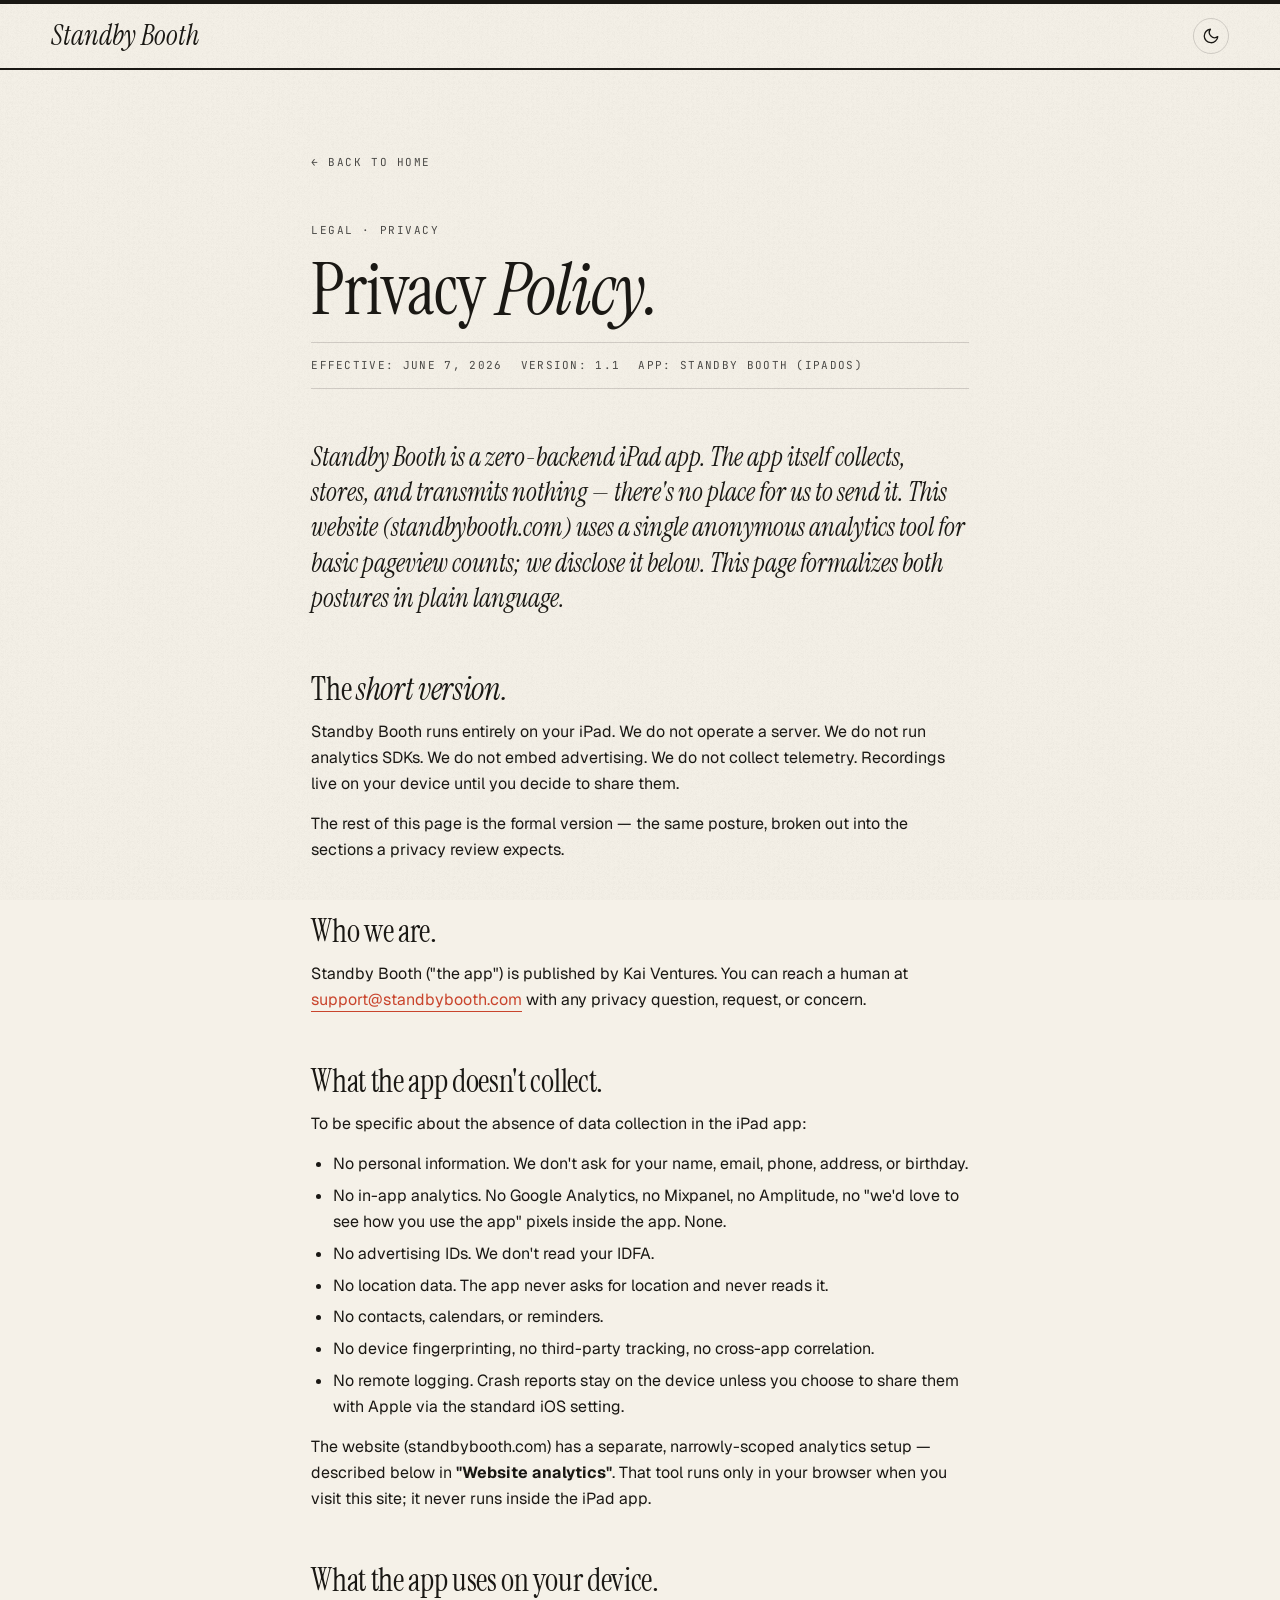
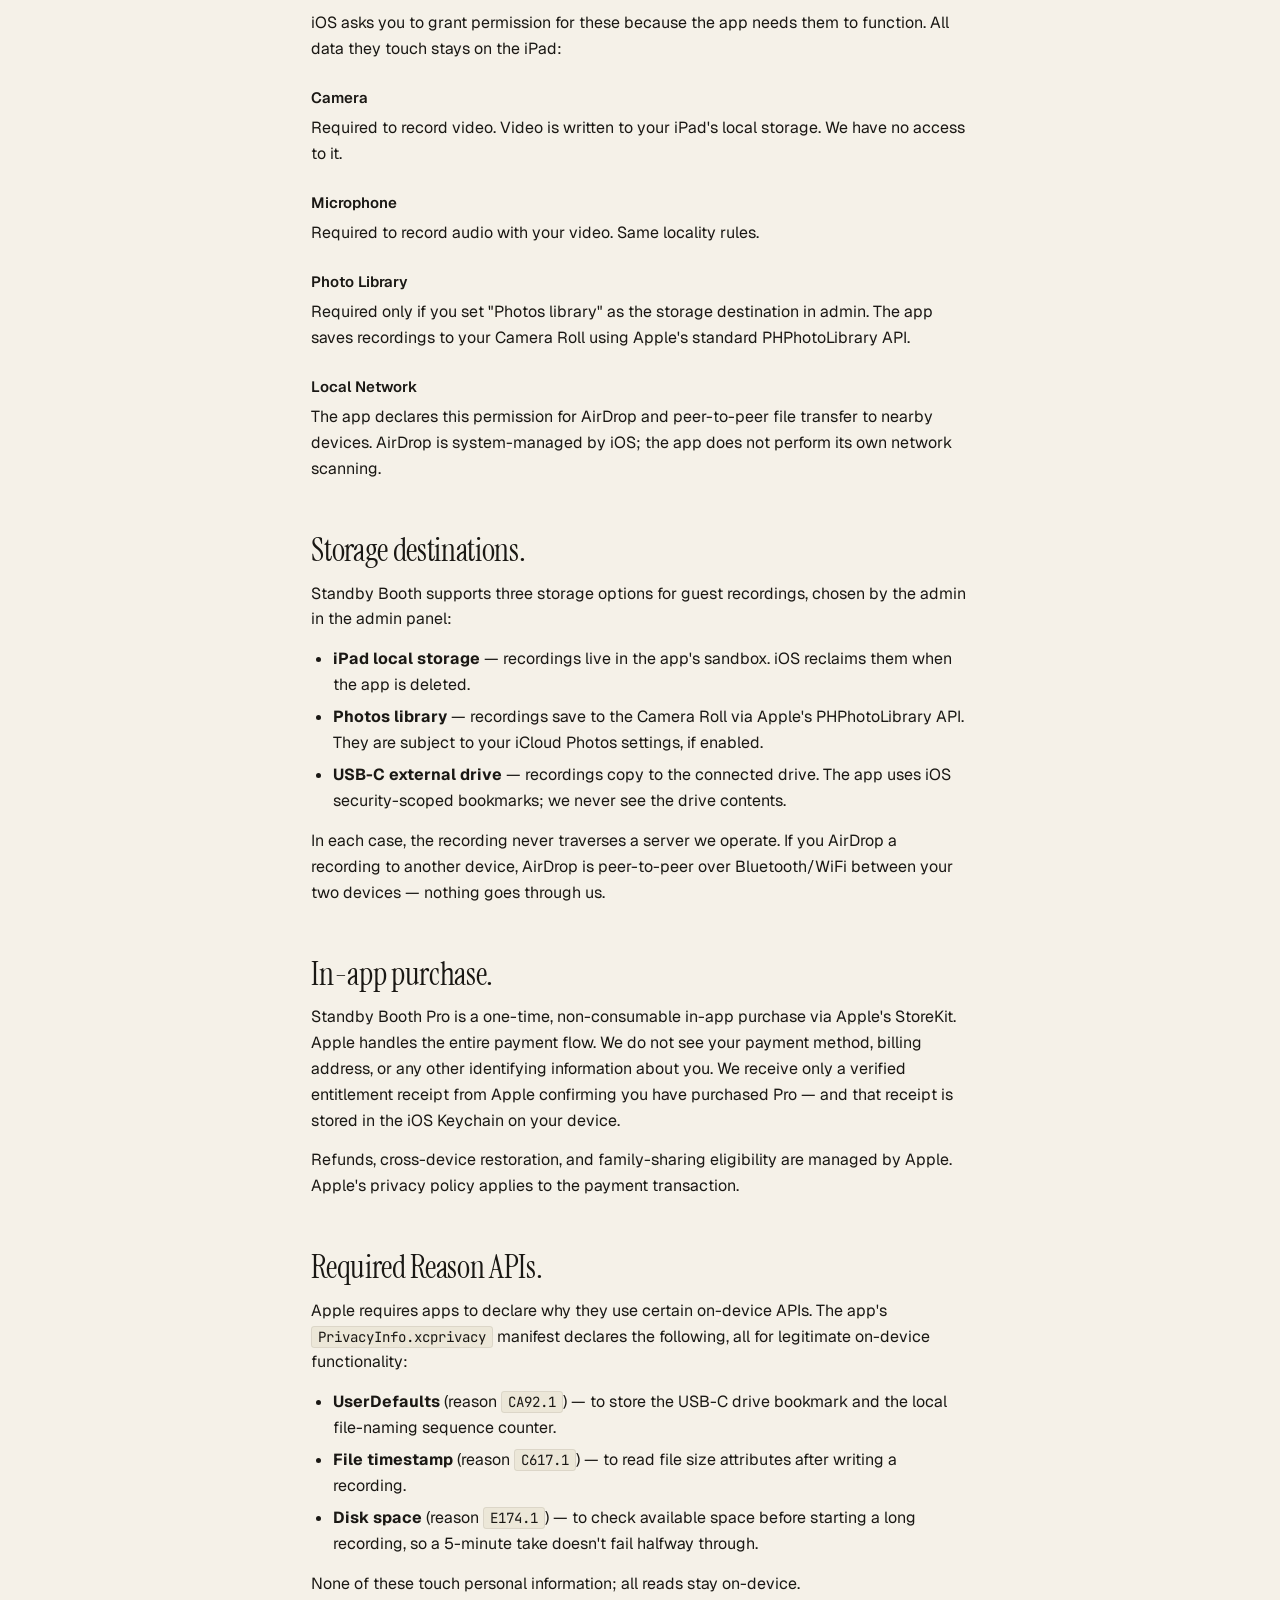
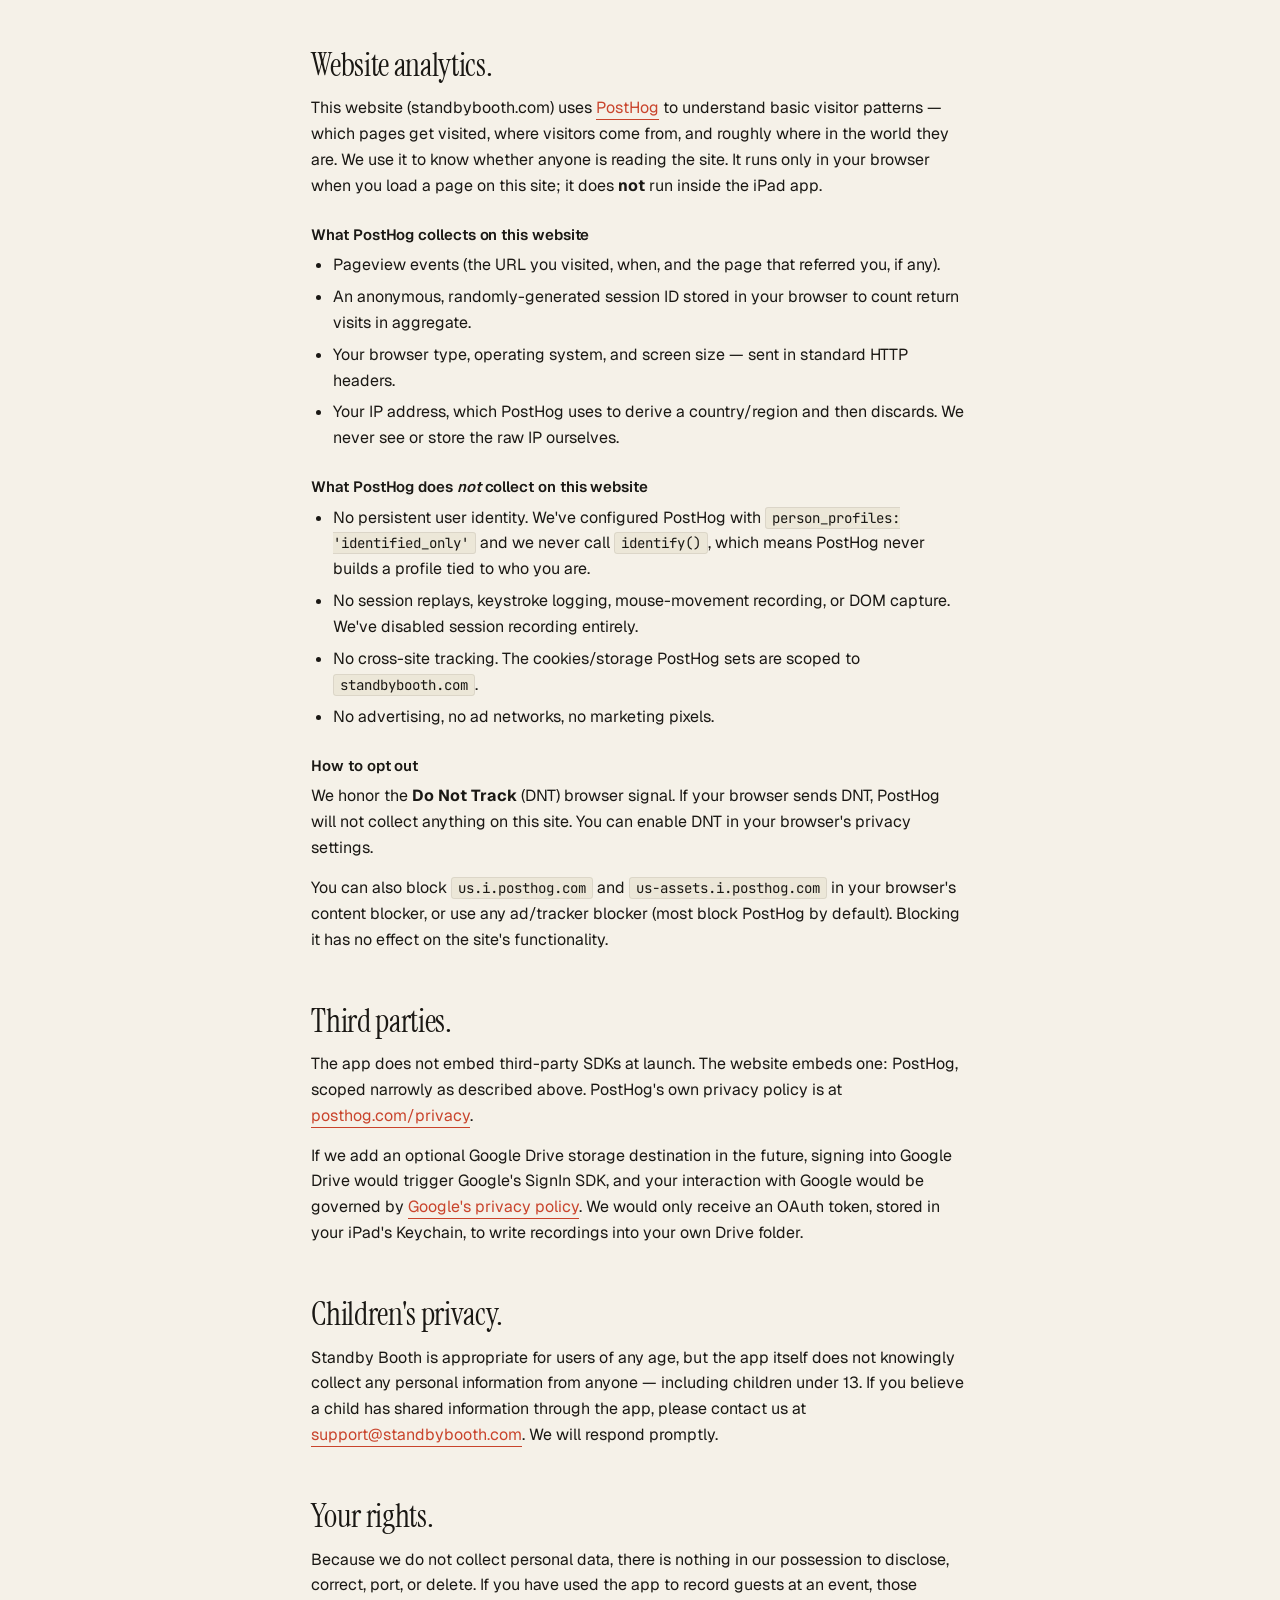
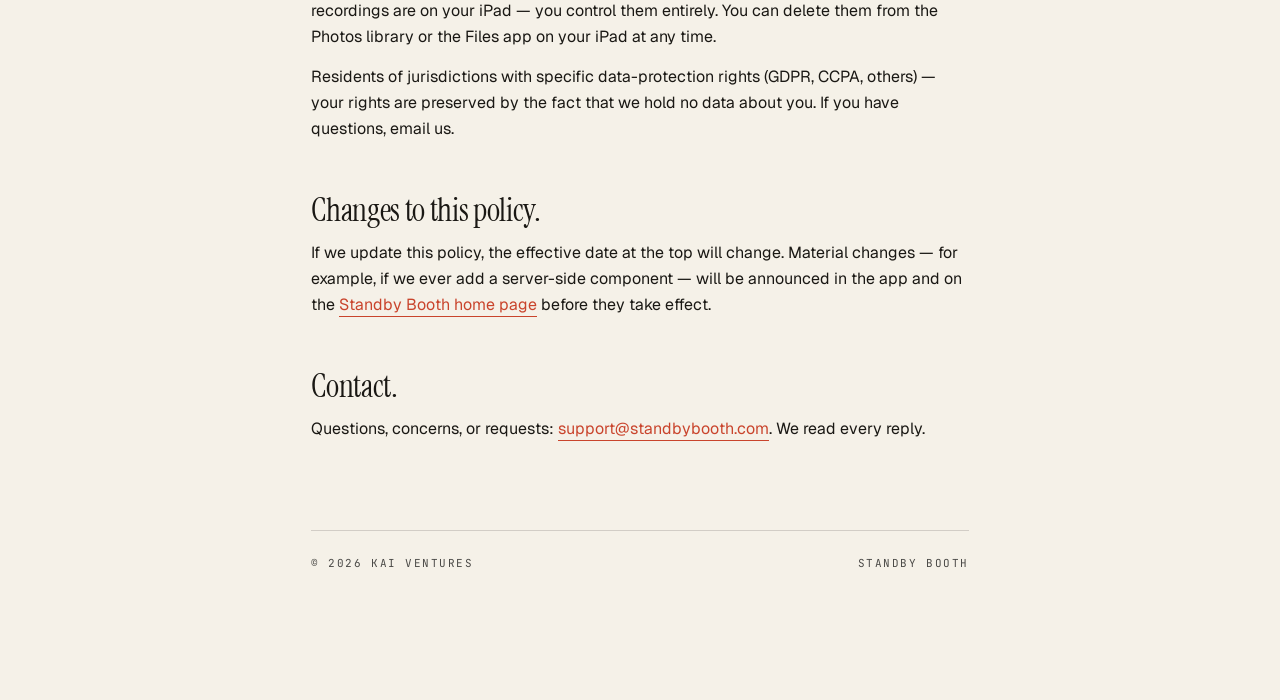
==== commit 78506fb4: "Add PostHog (anonymous pageview-only) + disclose in /privacy/ Wires PostHog into all 3 HTML pages (r" ====
--- a/privacy/index.html
+++ b/privacy/index.html
@@ -26,6 +26,7 @@
 s.parentNode.insertBefore(t,s)}(window,document,'script',
 'https://connect.facebook.net/en_US/fbevents.js');
 fbq('init', '1326935872664660');
+fbq('init', '1280931707356419');
 fbq('track', 'PageView');
 </script>
 <!-- End Meta Pixel Code -->
@@ -46,6 +47,19 @@
     if (meta) meta.setAttribute("content", theme === "dark" ? "#14110D" : "#F5F1E8");
   } catch (e) {}
 })();
+</script>
+
+<!-- PostHog — same anonymous-pageview config as the home page. See the
+     "Website analytics" section below for what this collects and how to
+     opt out. -->
+<script>
+!function(t,e){var o,n,p,r;e.__SV||(window.posthog=e,e._i=[],e.init=function(i,s,a){function g(t,e){var o=e.split(".");2==o.length&&(t=t[o[0]],e=o[1]),t[e]=function(){t.push([e].concat(Array.prototype.slice.call(arguments,0)))}}(p=t.createElement("script")).type="text/javascript",p.crossOrigin="anonymous",p.async=!0,p.src=s.api_host.replace(".i.posthog.com","-assets.i.posthog.com")+"/static/array.js",(r=t.getElementsByTagName("script")[0]).parentNode.insertBefore(p,r);var u=e;for(void 0!==a?u=e[a]=[]:a="posthog",u.people=u.people||[],u.toString=function(t){var e="posthog";return"posthog"!==a&&(e+="."+a),t||(e+=" (stub)"),e},u.people.toString=function(){return u.toString(1)+".people (stub)"},o="init capture register register_once register_for_session unregister unregister_for_session getFeatureFlag getFeatureFlagPayload isFeatureEnabled reloadFeatureFlags updateEarlyAccessFeatureEnrollment getEarlyAccessFeatures on onFeatureFlags onSessionId getSurveys getActiveMatchingSurveys renderSurvey canRenderSurvey identify setPersonProperties group resetGroups setPersonPropertiesForFlags resetPersonPropertiesForFlags setGroupPropertiesForFlags resetGroupPropertiesForFlags reset opt_in_capturing opt_out_capturing has_opted_in_capturing has_opted_out_capturing clear_opt_in_out_capturing startSessionRecording stopSessionRecording sessionRecordingStarted captureException loadToolbar get_property getSessionProperty createPersonProfile opt_in_session_recording opt_out_session_recording has_opted_in_session_recording has_opted_out_session_recording".split(" "),n=0;n<o.length;n++)g(u,o[n]);e._i.push([i,s,a])},e.__SV=1)}(document,window.posthog||[]);
+posthog.init('phc_yd62Nhs7z5GS3E5GsdxGrULMS57psKCa2NNpsDB5qZ7W', {
+    api_host: 'https://us.i.posthog.com',
+    person_profiles: 'identified_only',
+    respect_dnt: true,
+    disable_session_recording: true
+});
 </script>
 
 <!-- Fonts (same set as the main page) -->
@@ -197,6 +211,8 @@
 <noscript>
 <img height="1" width="1" alt=""
 src="https://www.facebook.com/tr?id=1326935872664660&ev=PageView&noscript=1"/>
+<img height="1" width="1" alt=""
+src="https://www.facebook.com/tr?id=1280931707356419&ev=PageView&noscript=1"/>
 </noscript>
 <!-- End Meta Pixel Code -->
 
@@ -224,15 +240,17 @@
   <p class="legal-eb">Legal · Privacy</p>
   <h1 class="legal-h1">Privacy <em>Policy.</em></h1>
   <p class="legal-meta">
-    <span>Effective: May 24, 2026</span>
-    <span>Version: 1.0</span>
+    <span>Effective: June 7, 2026</span>
+    <span>Version: 1.1</span>
     <span>App: Standby Booth (iPadOS)</span>
   </p>
 
   <p class="legal-lede">
-    Standby Booth is a zero-backend iPad app. We don't collect, store, or
-    transmit your data — because there's no place for us to send it. This
-    page formalizes that posture in plain language.
+    Standby Booth is a zero-backend iPad app. The app itself collects,
+    stores, and transmits nothing — there's no place for us to send it.
+    This website (standbybooth.com) uses a single anonymous analytics
+    tool for basic pageview counts; we disclose it below. This page
+    formalizes both postures in plain language.
   </p>
 
   <section class="legal-section">
@@ -259,17 +277,22 @@
   </section>
 
   <section class="legal-section">
-    <h2>What we don't collect.</h2>
-    <p>To be specific about the absence of data collection:</p>
+    <h2>What the app doesn't collect.</h2>
+    <p>To be specific about the absence of data collection in the iPad app:</p>
     <ul>
       <li>No personal information. We don't ask for your name, email, phone, address, or birthday.</li>
-      <li>No analytics. No Google Analytics, no Mixpanel, no Amplitude, no anonymous "we'd love to see how you use the app" pixels. None.</li>
+      <li>No in-app analytics. No Google Analytics, no Mixpanel, no Amplitude, no "we'd love to see how you use the app" pixels inside the app. None.</li>
       <li>No advertising IDs. We don't read your IDFA.</li>
       <li>No location data. The app never asks for location and never reads it.</li>
       <li>No contacts, calendars, or reminders.</li>
       <li>No device fingerprinting, no third-party tracking, no cross-app correlation.</li>
       <li>No remote logging. Crash reports stay on the device unless you choose to share them with Apple via the standard iOS setting.</li>
     </ul>
+    <p>
+      The website (standbybooth.com) has a separate, narrowly-scoped analytics setup
+      — described below in <strong>"Website analytics"</strong>. That tool runs only
+      in your browser when you visit this site; it never runs inside the iPad app.
+    </p>
   </section>
 
   <section class="legal-section">
@@ -339,12 +362,56 @@
   </section>
 
   <section class="legal-section">
+    <h2>Website analytics.</h2>
+    <p>
+      This website (standbybooth.com) uses
+      <a href="https://posthog.com/">PostHog</a> to understand basic
+      visitor patterns — which pages get visited, where visitors come from,
+      and roughly where in the world they are. We use it to know whether
+      anyone is reading the site. It runs only in your browser when you
+      load a page on this site; it does <strong>not</strong> run inside the
+      iPad app.
+    </p>
+    <h3>What PostHog collects on this website</h3>
+    <ul>
+      <li>Pageview events (the URL you visited, when, and the page that referred you, if any).</li>
+      <li>An anonymous, randomly-generated session ID stored in your browser to count return visits in aggregate.</li>
+      <li>Your browser type, operating system, and screen size — sent in standard HTTP headers.</li>
+      <li>Your IP address, which PostHog uses to derive a country/region and then discards. We never see or store the raw IP ourselves.</li>
+    </ul>
+    <h3>What PostHog does <em>not</em> collect on this website</h3>
+    <ul>
+      <li>No persistent user identity. We've configured PostHog with <code>person_profiles: 'identified_only'</code> and we never call <code>identify()</code>, which means PostHog never builds a profile tied to who you are.</li>
+      <li>No session replays, keystroke logging, mouse-movement recording, or DOM capture. We've disabled session recording entirely.</li>
+      <li>No cross-site tracking. The cookies/storage PostHog sets are scoped to <code>standbybooth.com</code>.</li>
+      <li>No advertising, no ad networks, no marketing pixels.</li>
+    </ul>
+    <h3>How to opt out</h3>
+    <p>
+      We honor the <strong>Do Not Track</strong> (DNT) browser signal. If
+      your browser sends DNT, PostHog will not collect anything on this site.
+      You can enable DNT in your browser's privacy settings.
+    </p>
+    <p>
+      You can also block <code>us.i.posthog.com</code> and
+      <code>us-assets.i.posthog.com</code> in your browser's content
+      blocker, or use any ad/tracker blocker (most block PostHog by default).
+      Blocking it has no effect on the site's functionality.
+    </p>
+  </section>
+
+  <section class="legal-section">
     <h2>Third parties.</h2>
     <p>
-      The app does not embed third-party SDKs at launch. If we add an
-      optional Google Drive storage destination in the future, signing into
-      Google Drive would trigger Google's SignIn SDK, and your interaction
-      with Google would be governed by
+      The app does not embed third-party SDKs at launch. The website embeds
+      one: PostHog, scoped narrowly as described above. PostHog's own
+      privacy policy is at
+      <a href="https://posthog.com/privacy">posthog.com/privacy</a>.
+    </p>
+    <p>
+      If we add an optional Google Drive storage destination in the future,
+      signing into Google Drive would trigger Google's SignIn SDK, and your
+      interaction with Google would be governed by
       <a href="https://policies.google.com/privacy">Google's privacy policy</a>.
       We would only receive an OAuth token, stored in your iPad's Keychain,
       to write recordings into your own Drive folder.
--- a/styles.css
+++ b/styles.css
@@ -132,7 +132,17 @@
 .cover-cta-row {
   margin-top: 28px;
   display: flex; gap: 12px; flex-wrap: wrap;
-}
+  align-items: center;
+}
+.appstore-badge {
+  display: inline-flex;
+  align-items: center;
+  text-decoration: none;
+}
+.appstore-badge img { height: 46px; width: auto; display: block; }
+.appstore-badge .appstore-badge-dark { display: none; }
+[data-theme="dark"] .appstore-badge .appstore-badge-light { display: none; }
+[data-theme="dark"] .appstore-badge .appstore-badge-dark { display: block; }
 .btn {
   display: inline-flex; align-items: center; justify-content: center;
   padding: 14px 22px; font-size: 14px; font-weight: 500;
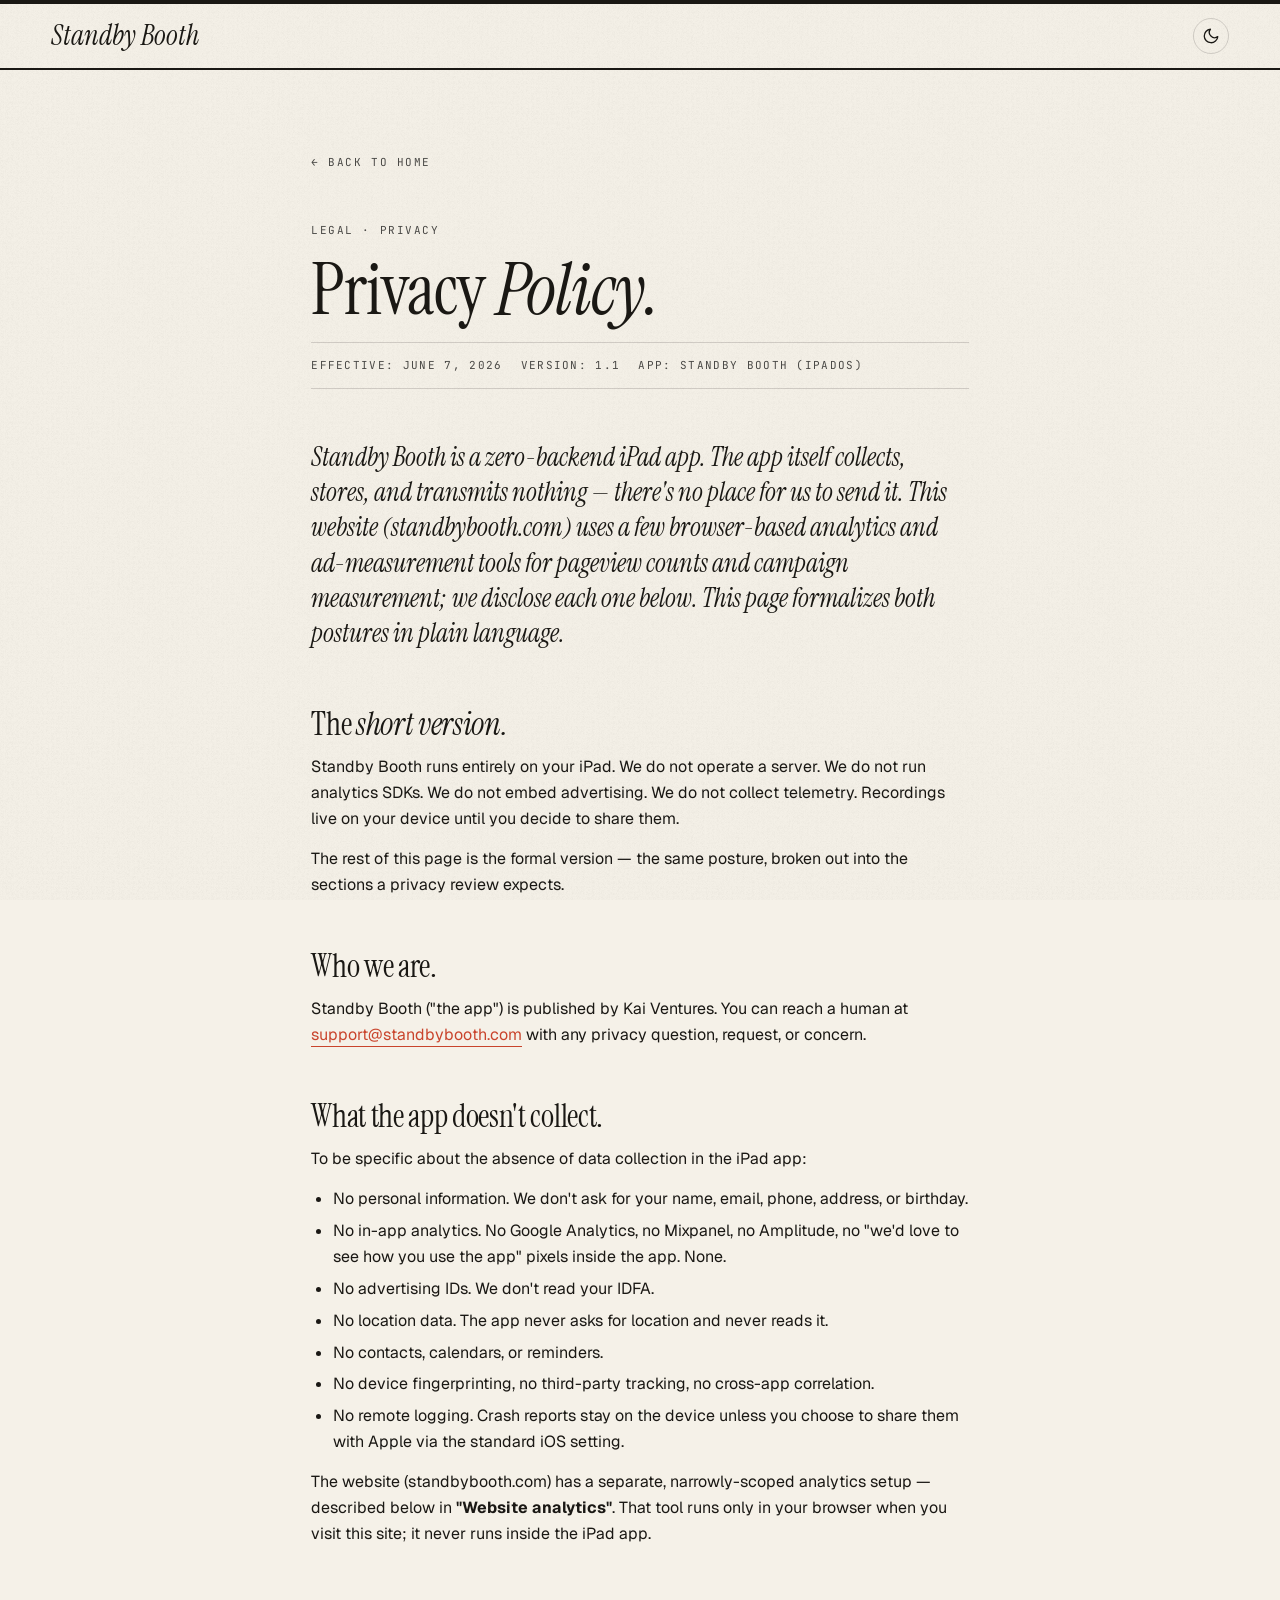
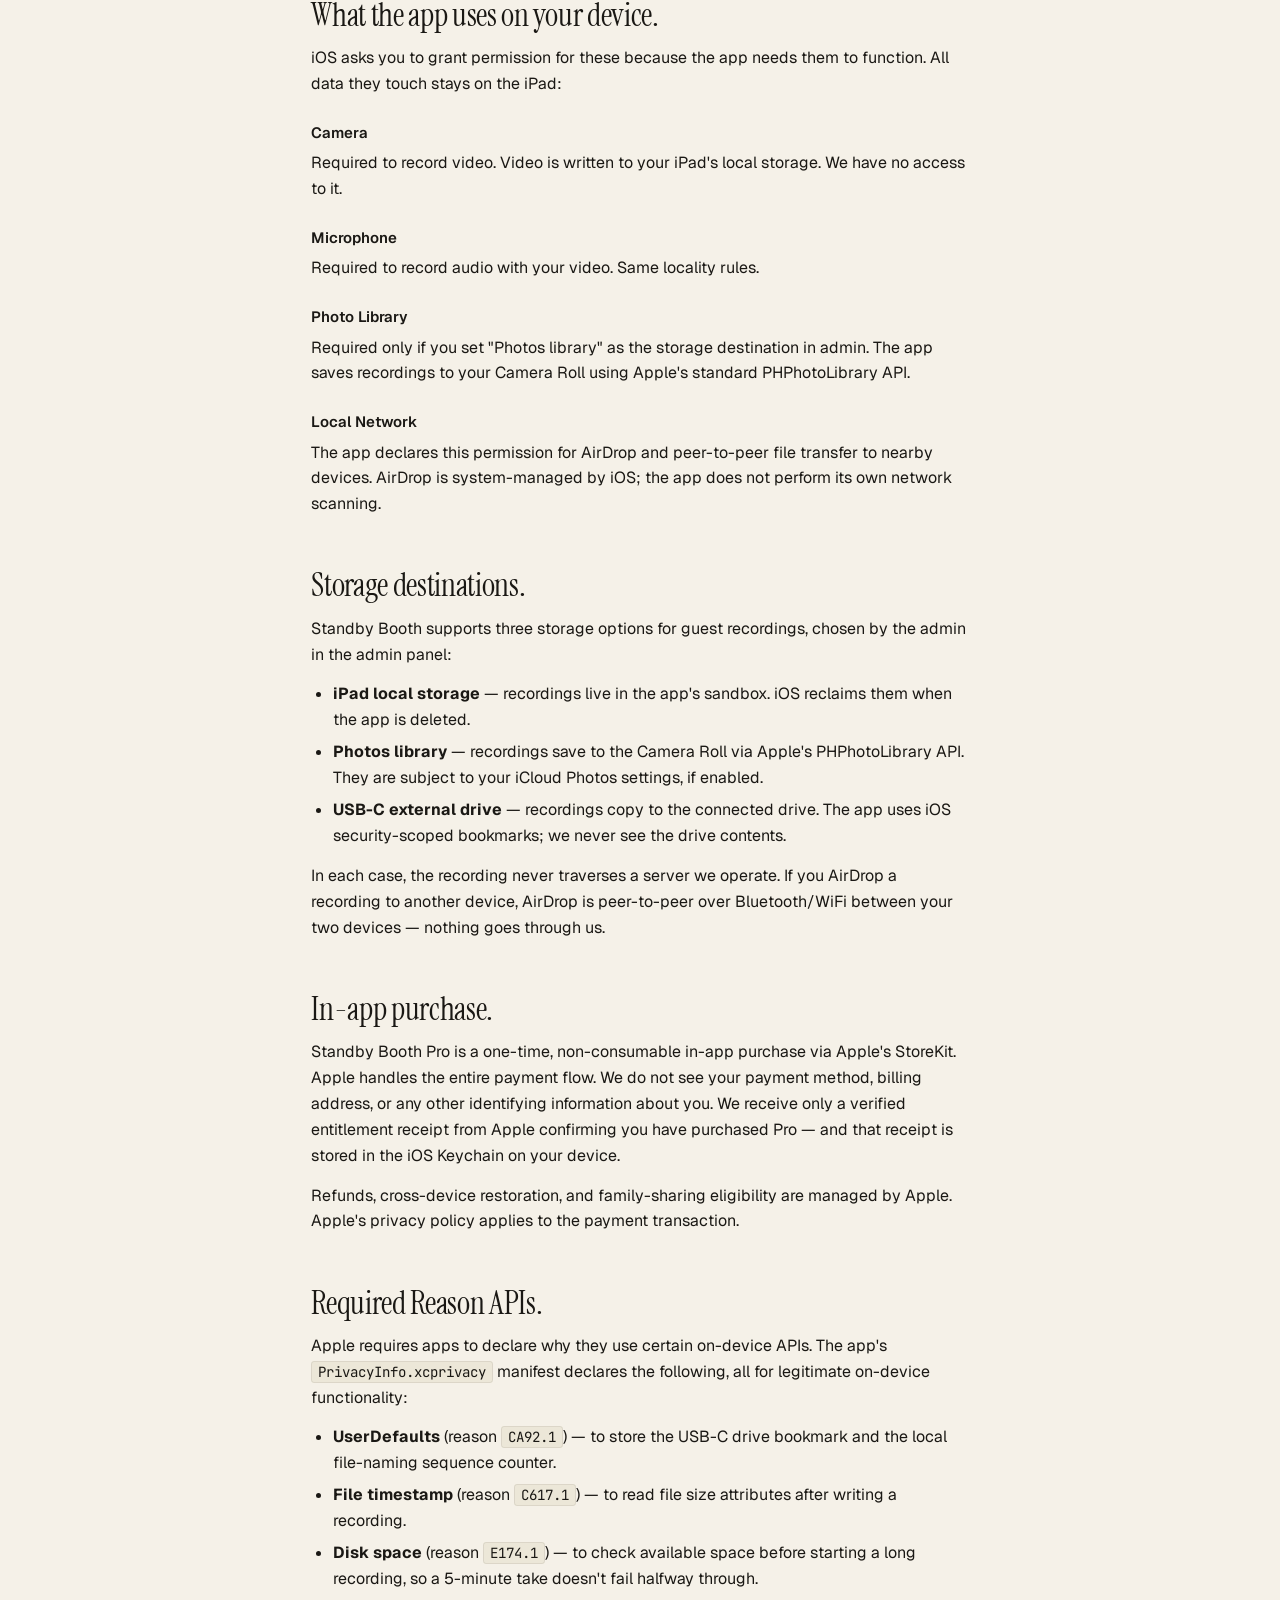
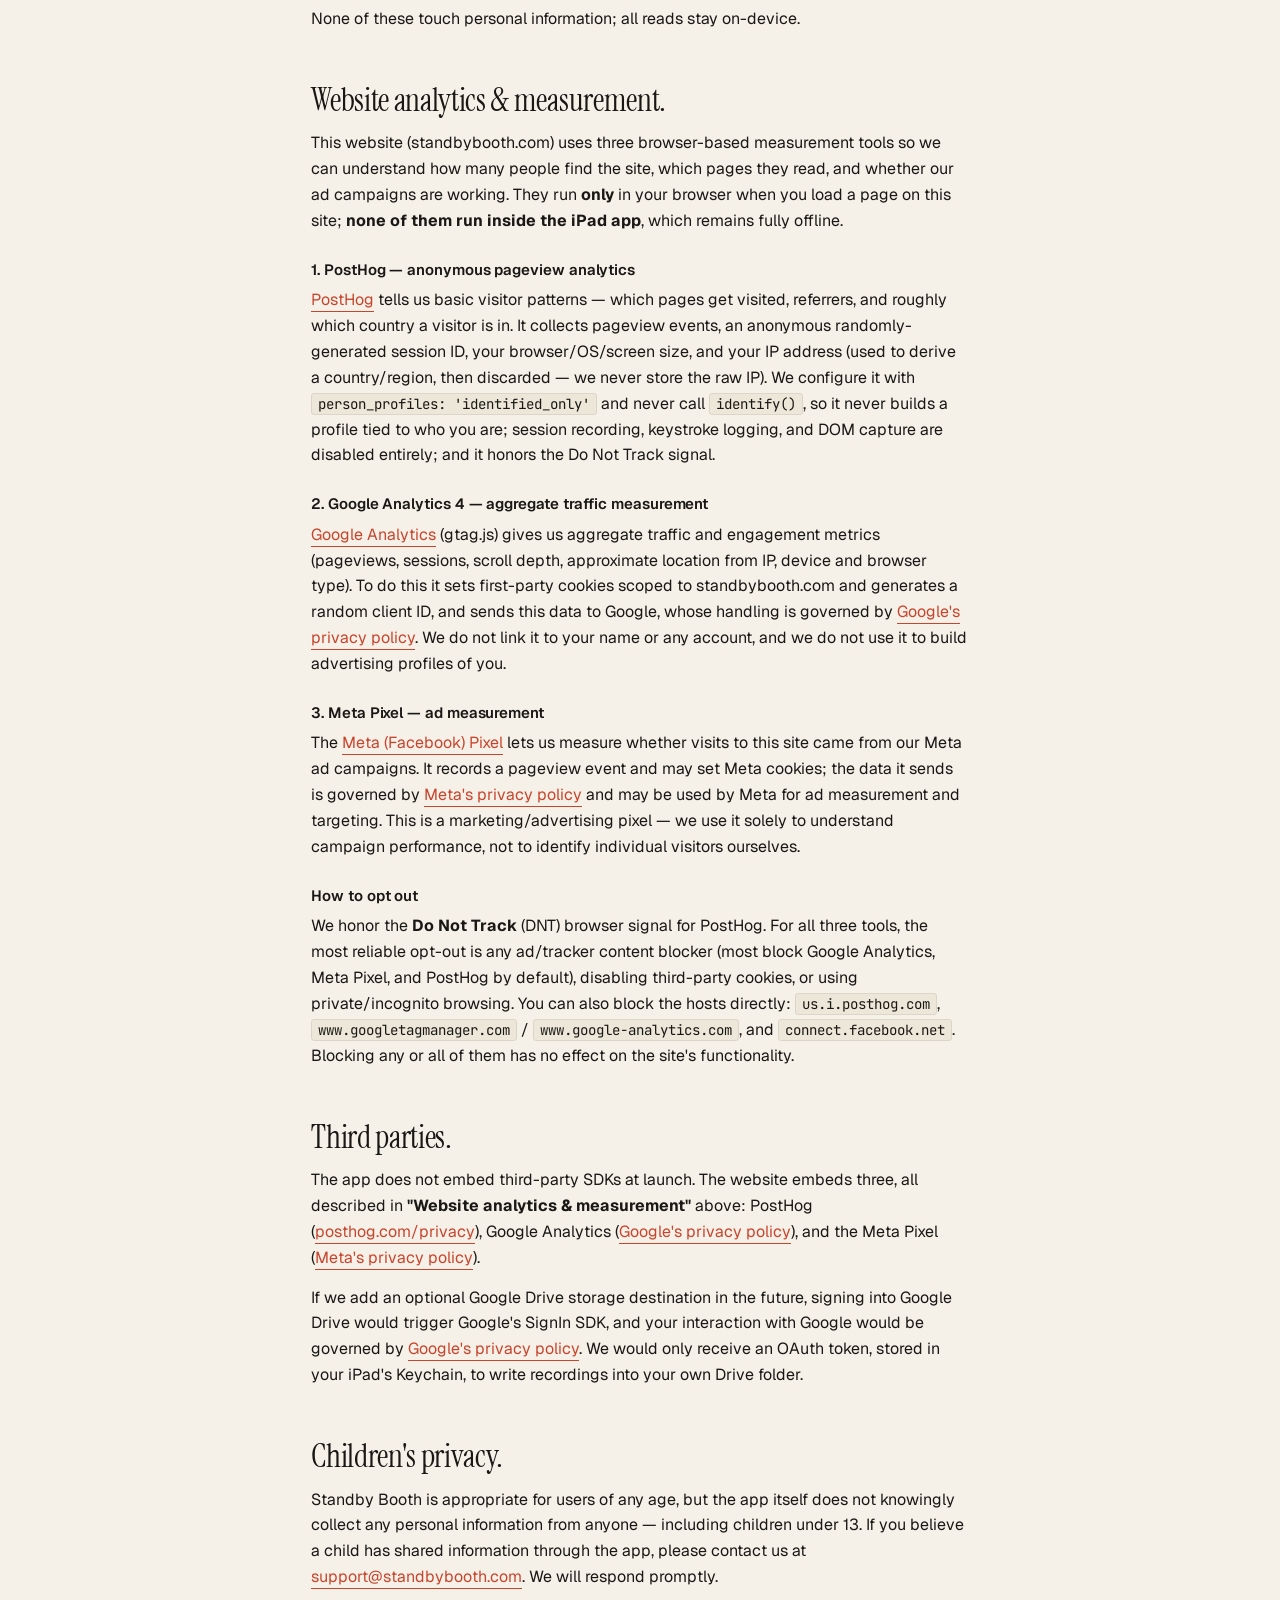
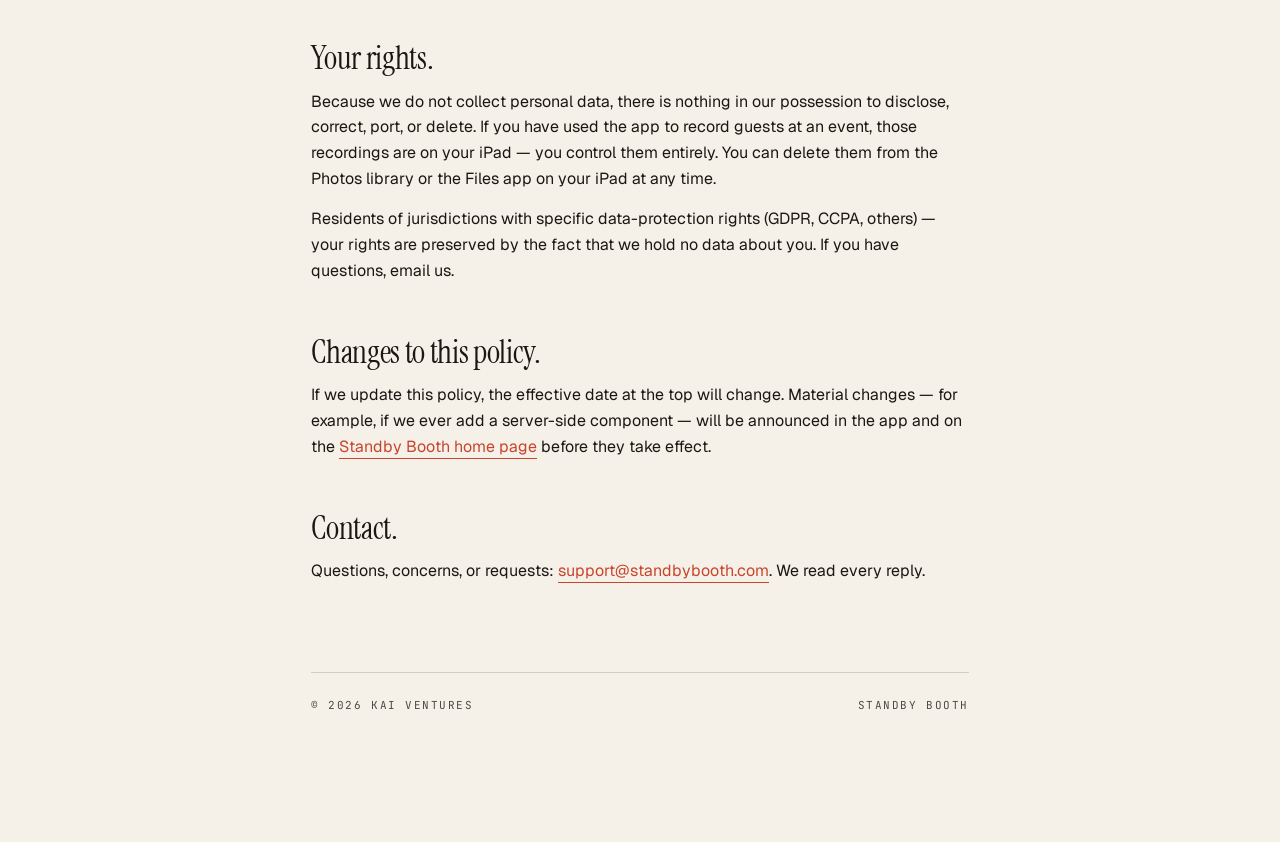
==== commit b4f663ee: "Add Google Analytics 4 (G-0J3B4JVSWR) + accurate analytics disclosure - gtag.js (GA4, measurement ID" ====
--- a/privacy/index.html
+++ b/privacy/index.html
@@ -9,7 +9,7 @@
 
 <!-- Open Graph -->
 <meta property="og:title" content="Standby Booth — Privacy Policy" />
-<meta property="og:description" content="No backend, no telemetry, no analytics. The privacy story in plain language." />
+<meta property="og:description" content="The iPad app is offline: no backend, no telemetry, no in-app analytics. The website's analytics are disclosed in full. The privacy story in plain language." />
 <meta property="og:image" content="../assets/hero-anywhere.png" />
 <meta property="og:type" content="article" />
 <meta property="og:url" content="https://standbybooth.com/privacy/" />
@@ -25,7 +25,6 @@
 t.src=v;s=b.getElementsByTagName(e)[0];
 s.parentNode.insertBefore(t,s)}(window,document,'script',
 'https://connect.facebook.net/en_US/fbevents.js');
-fbq('init', '1326935872664660');
 fbq('init', '1280931707356419');
 fbq('track', 'PageView');
 </script>
@@ -60,6 +59,16 @@
     respect_dnt: true,
     disable_session_recording: true
 });
+</script>
+
+<!-- Google Analytics 4 (gtag.js) — measurement ID G-0J3B4JVSWR.
+     Website-only (never in the iPad app). Disclosed in "Website analytics" below. -->
+<script async src="https://www.googletagmanager.com/gtag/js?id=G-0J3B4JVSWR"></script>
+<script>
+  window.dataLayer = window.dataLayer || [];
+  function gtag(){dataLayer.push(arguments);}
+  gtag('js', new Date());
+  gtag('config', 'G-0J3B4JVSWR');
 </script>
 
 <!-- Fonts (same set as the main page) -->
@@ -209,8 +218,6 @@
 <body>
 <!-- Meta Pixel Code -->
 <noscript>
-<img height="1" width="1" alt=""
-src="https://www.facebook.com/tr?id=1326935872664660&ev=PageView&noscript=1"/>
 <img height="1" width="1" alt=""
 src="https://www.facebook.com/tr?id=1280931707356419&ev=PageView&noscript=1"/>
 </noscript>
@@ -248,9 +255,10 @@
   <p class="legal-lede">
     Standby Booth is a zero-backend iPad app. The app itself collects,
     stores, and transmits nothing — there's no place for us to send it.
-    This website (standbybooth.com) uses a single anonymous analytics
-    tool for basic pageview counts; we disclose it below. This page
-    formalizes both postures in plain language.
+    This website (standbybooth.com) uses a few browser-based analytics and
+    ad-measurement tools for pageview counts and campaign measurement; we
+    disclose each one below. This page formalizes both postures in plain
+    language.
   </p>
 
   <section class="legal-section">
@@ -362,41 +370,66 @@
   </section>
 
   <section class="legal-section">
-    <h2>Website analytics.</h2>
-    <p>
-      This website (standbybooth.com) uses
-      <a href="https://posthog.com/">PostHog</a> to understand basic
-      visitor patterns — which pages get visited, where visitors come from,
-      and roughly where in the world they are. We use it to know whether
-      anyone is reading the site. It runs only in your browser when you
-      load a page on this site; it does <strong>not</strong> run inside the
-      iPad app.
-    </p>
-    <h3>What PostHog collects on this website</h3>
-    <ul>
-      <li>Pageview events (the URL you visited, when, and the page that referred you, if any).</li>
-      <li>An anonymous, randomly-generated session ID stored in your browser to count return visits in aggregate.</li>
-      <li>Your browser type, operating system, and screen size — sent in standard HTTP headers.</li>
-      <li>Your IP address, which PostHog uses to derive a country/region and then discards. We never see or store the raw IP ourselves.</li>
-    </ul>
-    <h3>What PostHog does <em>not</em> collect on this website</h3>
-    <ul>
-      <li>No persistent user identity. We've configured PostHog with <code>person_profiles: 'identified_only'</code> and we never call <code>identify()</code>, which means PostHog never builds a profile tied to who you are.</li>
-      <li>No session replays, keystroke logging, mouse-movement recording, or DOM capture. We've disabled session recording entirely.</li>
-      <li>No cross-site tracking. The cookies/storage PostHog sets are scoped to <code>standbybooth.com</code>.</li>
-      <li>No advertising, no ad networks, no marketing pixels.</li>
-    </ul>
+    <h2>Website analytics &amp; measurement.</h2>
+    <p>
+      This website (standbybooth.com) uses three browser-based measurement
+      tools so we can understand how many people find the site, which pages
+      they read, and whether our ad campaigns are working. They run
+      <strong>only</strong> in your browser when you load a page on this
+      site; <strong>none of them run inside the iPad app</strong>, which
+      remains fully offline.
+    </p>
+
+    <h3>1. PostHog — anonymous pageview analytics</h3>
+    <p>
+      <a href="https://posthog.com/">PostHog</a> tells us basic visitor
+      patterns — which pages get visited, referrers, and roughly which
+      country a visitor is in. It collects pageview events, an anonymous
+      randomly-generated session ID, your browser/OS/screen size, and your
+      IP address (used to derive a country/region, then discarded — we never
+      store the raw IP). We configure it with
+      <code>person_profiles: 'identified_only'</code> and never call
+      <code>identify()</code>, so it never builds a profile tied to who you
+      are; session recording, keystroke logging, and DOM capture are
+      disabled entirely; and it honors the Do Not Track signal.
+    </p>
+
+    <h3>2. Google Analytics 4 — aggregate traffic measurement</h3>
+    <p>
+      <a href="https://marketingplatform.google.com/about/analytics/">Google
+      Analytics</a> (gtag.js) gives us aggregate traffic and engagement
+      metrics (pageviews, sessions, scroll depth, approximate location from
+      IP, device and browser type). To do this it sets first-party cookies
+      scoped to standbybooth.com and generates a random client ID, and sends
+      this data to Google, whose handling is governed by
+      <a href="https://policies.google.com/privacy">Google's privacy
+      policy</a>. We do not link it to your name or any account, and we do
+      not use it to build advertising profiles of you.
+    </p>
+
+    <h3>3. Meta Pixel — ad measurement</h3>
+    <p>
+      The <a href="https://www.facebook.com/business/help/742478679120153">Meta
+      (Facebook) Pixel</a> lets us measure whether visits to this site came
+      from our Meta ad campaigns. It records a pageview event and may set
+      Meta cookies; the data it sends is governed by
+      <a href="https://www.facebook.com/privacy/policy/">Meta's privacy
+      policy</a> and may be used by Meta for ad measurement and targeting.
+      This is a marketing/advertising pixel — we use it solely to understand
+      campaign performance, not to identify individual visitors ourselves.
+    </p>
+
     <h3>How to opt out</h3>
     <p>
-      We honor the <strong>Do Not Track</strong> (DNT) browser signal. If
-      your browser sends DNT, PostHog will not collect anything on this site.
-      You can enable DNT in your browser's privacy settings.
-    </p>
-    <p>
-      You can also block <code>us.i.posthog.com</code> and
-      <code>us-assets.i.posthog.com</code> in your browser's content
-      blocker, or use any ad/tracker blocker (most block PostHog by default).
-      Blocking it has no effect on the site's functionality.
+      We honor the <strong>Do Not Track</strong> (DNT) browser signal for
+      PostHog. For all three tools, the most reliable opt-out is any
+      ad/tracker content blocker (most block Google Analytics, Meta Pixel,
+      and PostHog by default), disabling third-party cookies, or using
+      private/incognito browsing. You can also block the hosts directly:
+      <code>us.i.posthog.com</code>, <code>www.googletagmanager.com</code> /
+      <code>www.google-analytics.com</code>, and
+      <code>connect.facebook.net</code>. Blocking any or all of them has no
+      effect on the site's functionality.
     </p>
   </section>
 
@@ -404,9 +437,10 @@
     <h2>Third parties.</h2>
     <p>
       The app does not embed third-party SDKs at launch. The website embeds
-      one: PostHog, scoped narrowly as described above. PostHog's own
-      privacy policy is at
-      <a href="https://posthog.com/privacy">posthog.com/privacy</a>.
+      three, all described in <strong>"Website analytics &amp; measurement"</strong>
+      above: PostHog (<a href="https://posthog.com/privacy">posthog.com/privacy</a>),
+      Google Analytics (<a href="https://policies.google.com/privacy">Google's privacy policy</a>),
+      and the Meta Pixel (<a href="https://www.facebook.com/privacy/policy/">Meta's privacy policy</a>).
     </p>
     <p>
       If we add an optional Google Drive storage destination in the future,
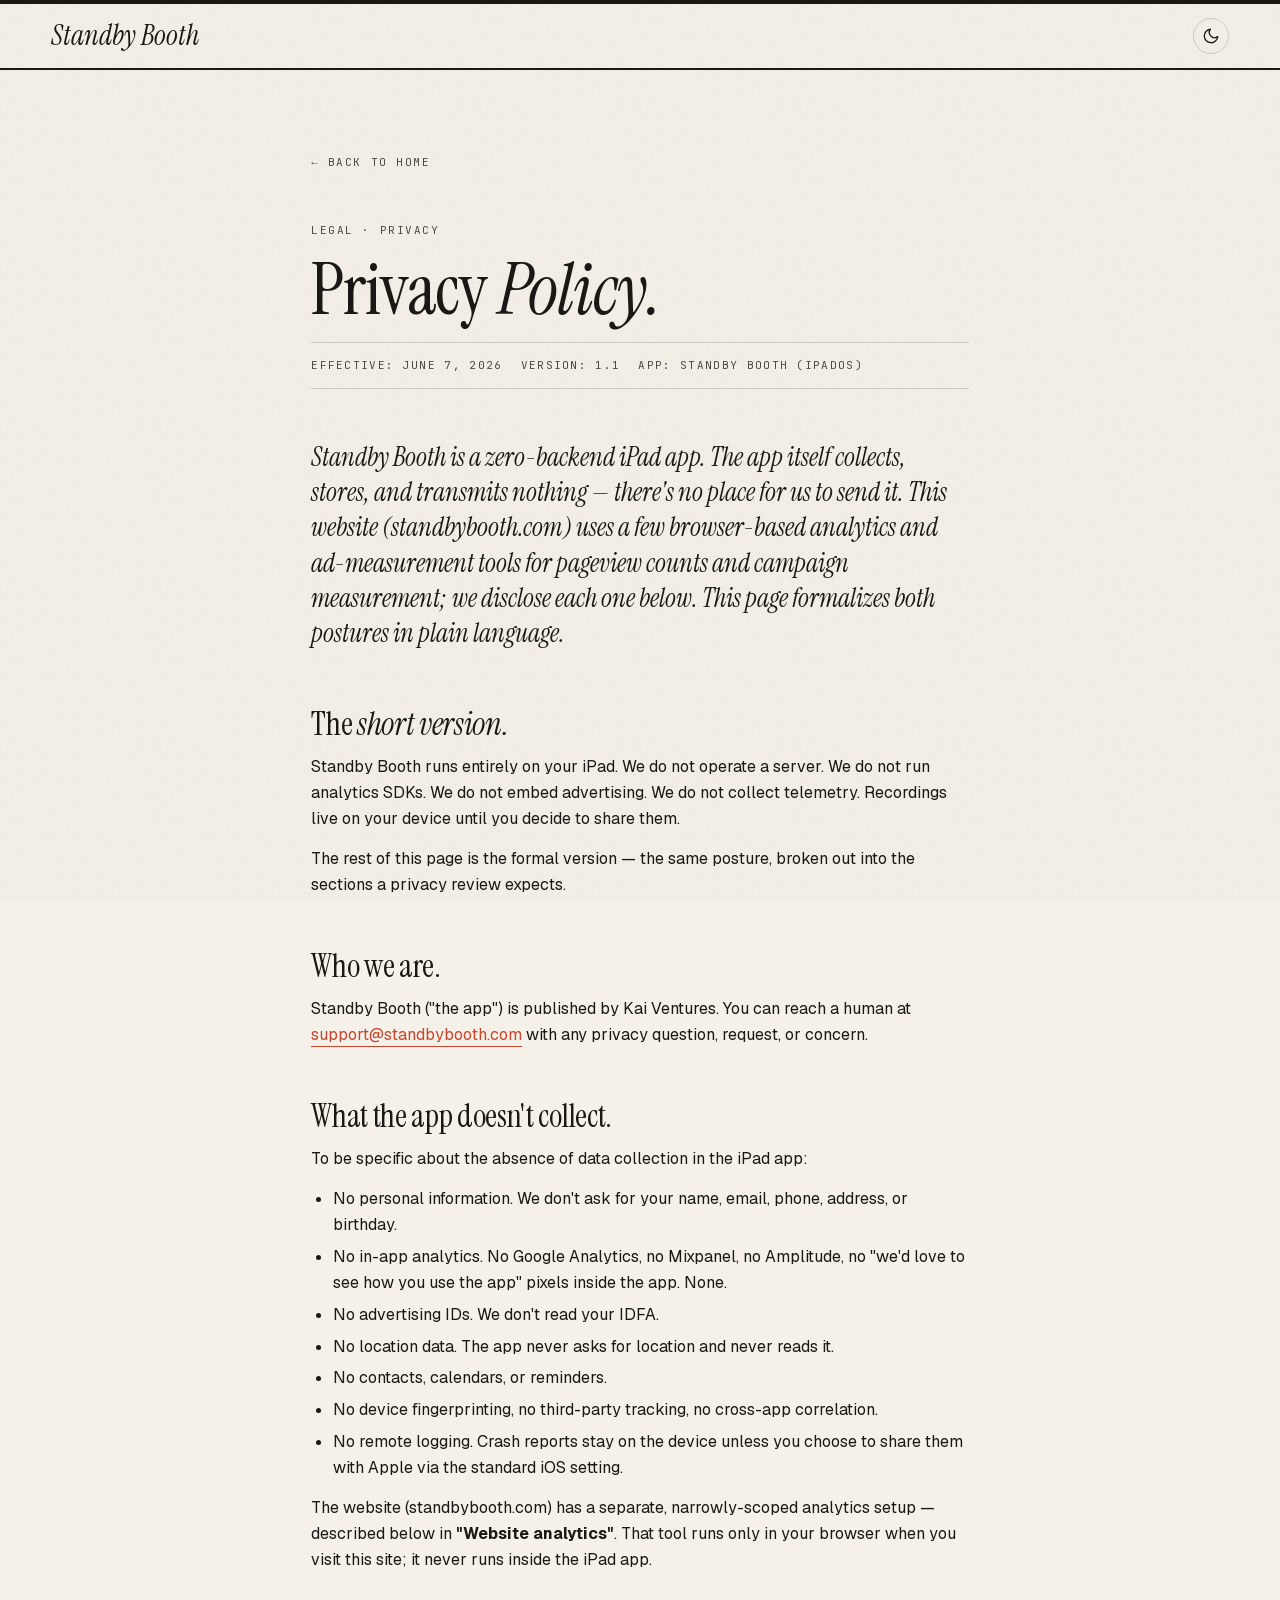
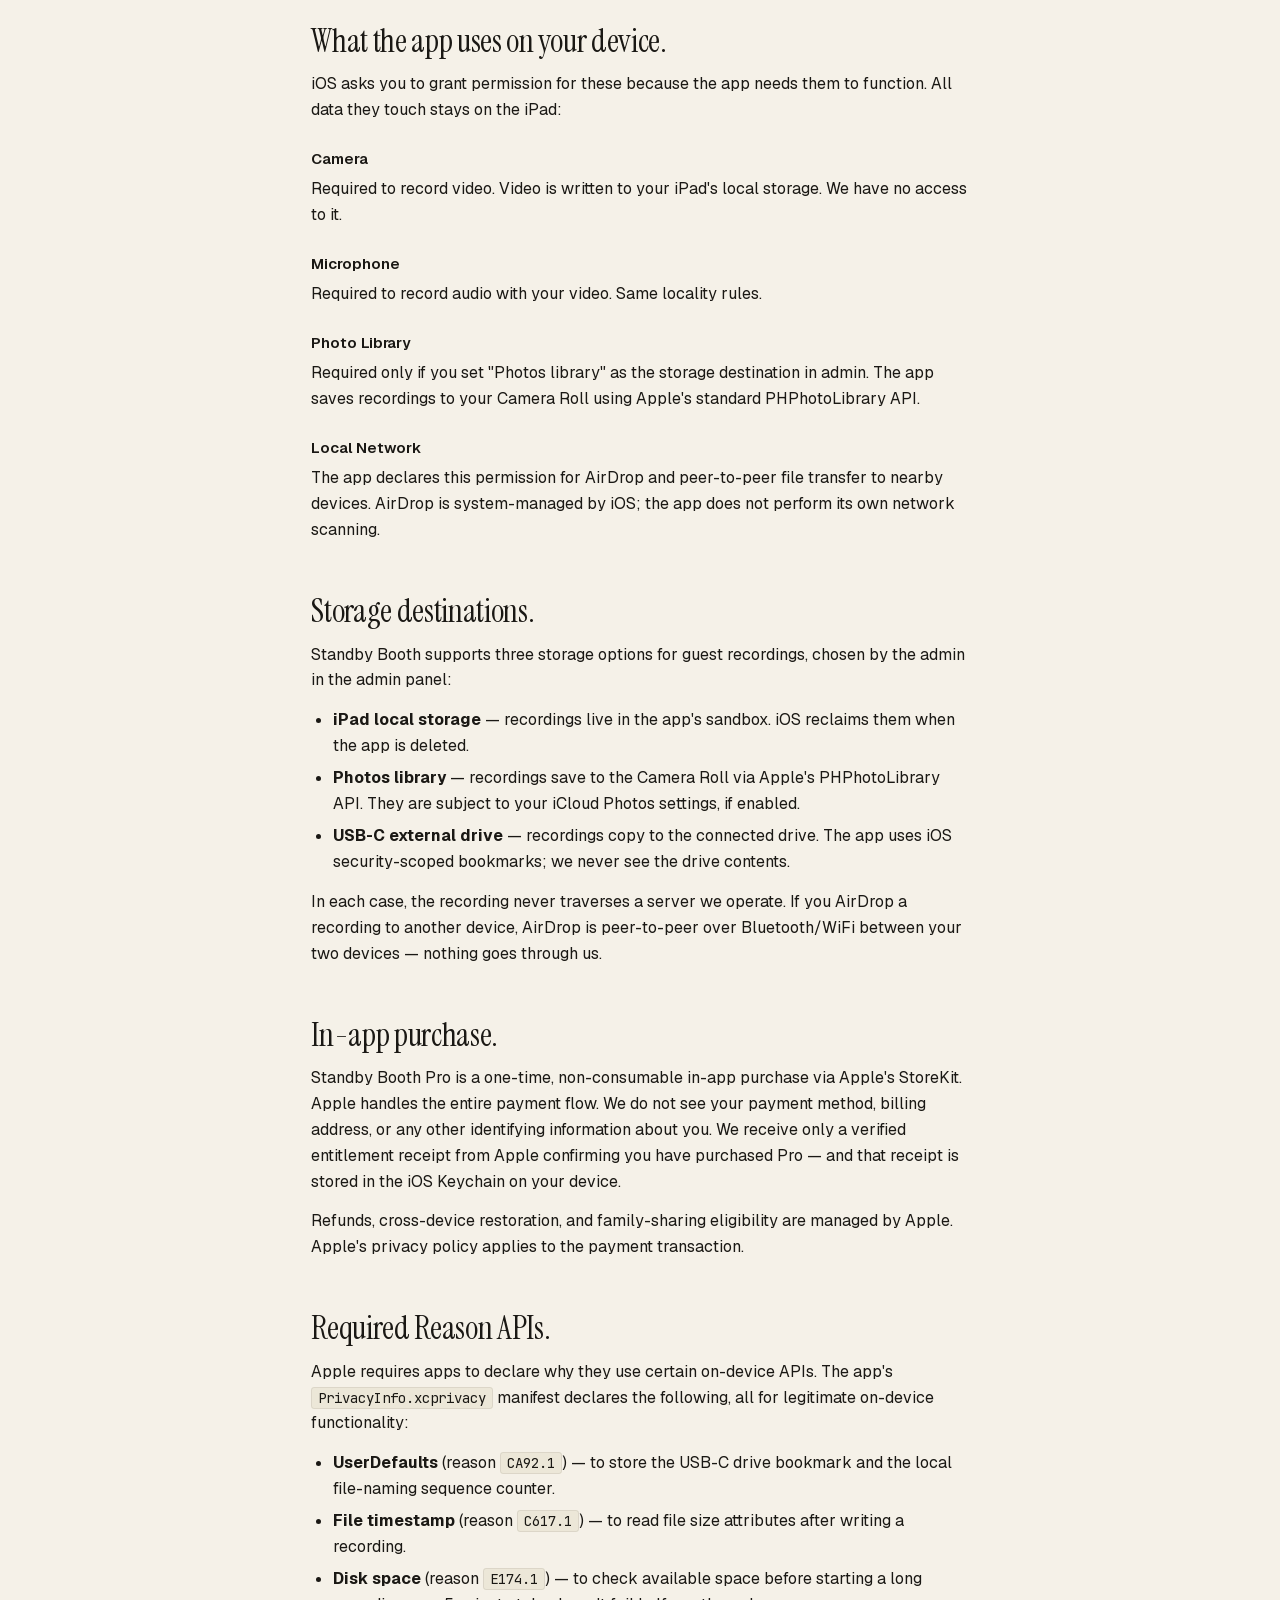
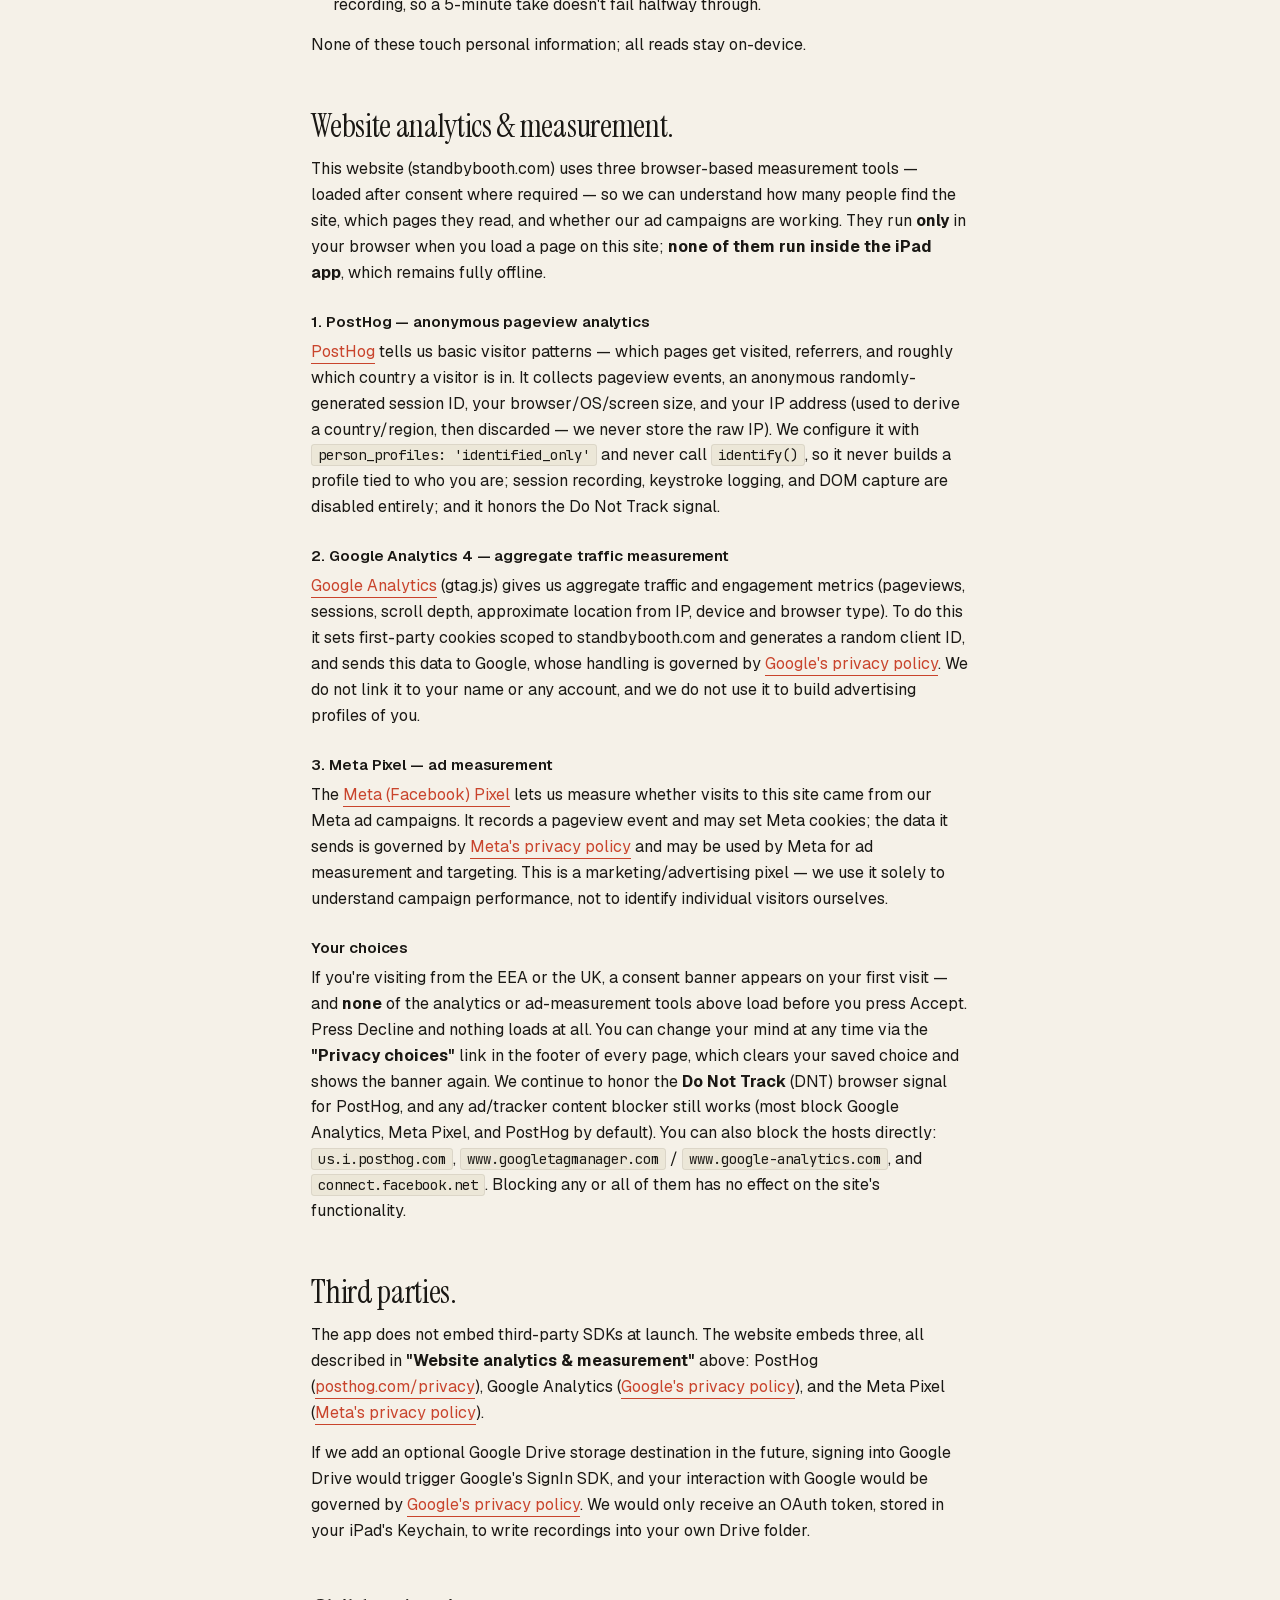
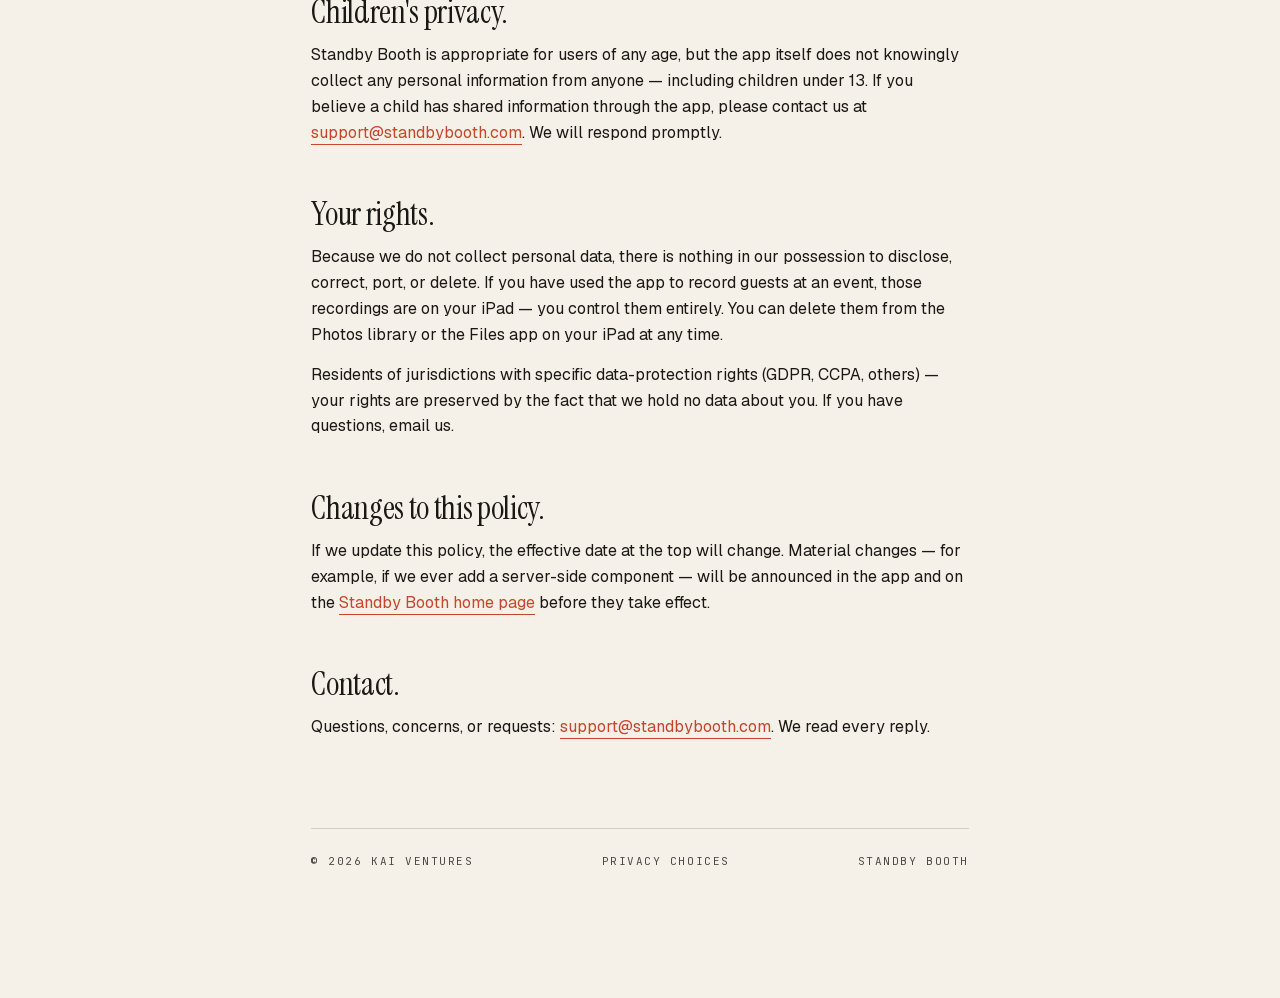
==== commit db7a2e66: "EEA/UK consent layer (Consent Mode v2) + self-hosted fonts + privacy hardening Council-driven (PM/Se" ====
--- a/privacy/index.html
+++ b/privacy/index.html
@@ -14,21 +14,6 @@
 <meta property="og:type" content="article" />
 <meta property="og:url" content="https://standbybooth.com/privacy/" />
 <meta name="twitter:card" content="summary_large_image" />
-
-<!-- Meta Pixel Code -->
-<script>
-!function(f,b,e,v,n,t,s)
-{if(f.fbq)return;n=f.fbq=function(){n.callMethod?
-n.callMethod.apply(n,arguments):n.queue.push(arguments)};
-if(!f._fbq)f._fbq=n;n.push=n;n.loaded=!0;n.version='2.0';
-n.queue=[];t=b.createElement(e);t.async=!0;
-t.src=v;s=b.getElementsByTagName(e)[0];
-s.parentNode.insertBefore(t,s)}(window,document,'script',
-'https://connect.facebook.net/en_US/fbevents.js');
-fbq('init', '1280931707356419');
-fbq('track', 'PageView');
-</script>
-<!-- End Meta Pixel Code -->
 
 <!-- Favicon -->
 <link rel="icon" type="image/png" href="../assets/icon-1024.png" />
@@ -48,33 +33,13 @@
 })();
 </script>
 
-<!-- PostHog — same anonymous-pageview config as the home page. See the
-     "Website analytics" section below for what this collects and how to
-     opt out. -->
-<script>
-!function(t,e){var o,n,p,r;e.__SV||(window.posthog=e,e._i=[],e.init=function(i,s,a){function g(t,e){var o=e.split(".");2==o.length&&(t=t[o[0]],e=o[1]),t[e]=function(){t.push([e].concat(Array.prototype.slice.call(arguments,0)))}}(p=t.createElement("script")).type="text/javascript",p.crossOrigin="anonymous",p.async=!0,p.src=s.api_host.replace(".i.posthog.com","-assets.i.posthog.com")+"/static/array.js",(r=t.getElementsByTagName("script")[0]).parentNode.insertBefore(p,r);var u=e;for(void 0!==a?u=e[a]=[]:a="posthog",u.people=u.people||[],u.toString=function(t){var e="posthog";return"posthog"!==a&&(e+="."+a),t||(e+=" (stub)"),e},u.people.toString=function(){return u.toString(1)+".people (stub)"},o="init capture register register_once register_for_session unregister unregister_for_session getFeatureFlag getFeatureFlagPayload isFeatureEnabled reloadFeatureFlags updateEarlyAccessFeatureEnrollment getEarlyAccessFeatures on onFeatureFlags onSessionId getSurveys getActiveMatchingSurveys renderSurvey canRenderSurvey identify setPersonProperties group resetGroups setPersonPropertiesForFlags resetPersonPropertiesForFlags setGroupPropertiesForFlags resetGroupPropertiesForFlags reset opt_in_capturing opt_out_capturing has_opted_in_capturing has_opted_out_capturing clear_opt_in_out_capturing startSessionRecording stopSessionRecording sessionRecordingStarted captureException loadToolbar get_property getSessionProperty createPersonProfile opt_in_session_recording opt_out_session_recording has_opted_in_session_recording has_opted_out_session_recording".split(" "),n=0;n<o.length;n++)g(u,o[n]);e._i.push([i,s,a])},e.__SV=1)}(document,window.posthog||[]);
-posthog.init('phc_yd62Nhs7z5GS3E5GsdxGrULMS57psKCa2NNpsDB5qZ7W', {
-    api_host: 'https://us.i.posthog.com',
-    person_profiles: 'identified_only',
-    respect_dnt: true,
-    disable_session_recording: true
-});
-</script>
-
-<!-- Google Analytics 4 (gtag.js) — measurement ID G-0J3B4JVSWR.
-     Website-only (never in the iPad app). Disclosed in "Website analytics" below. -->
-<script async src="https://www.googletagmanager.com/gtag/js?id=G-0J3B4JVSWR"></script>
-<script>
-  window.dataLayer = window.dataLayer || [];
-  function gtag(){dataLayer.push(arguments);}
-  gtag('js', new Date());
-  gtag('config', 'G-0J3B4JVSWR');
-</script>
-
-<!-- Fonts (same set as the main page) -->
-<link rel="preconnect" href="https://fonts.googleapis.com" />
-<link rel="preconnect" href="https://fonts.gstatic.com" crossorigin />
-<link href="https://fonts.googleapis.com/css2?family=Geist:wght@400;500;600;700&family=Instrument+Serif:ital@0;1&family=JetBrains+Mono:wght@400;500;600&display=swap" rel="stylesheet" />
+<!-- Consent layer — Consent Mode v2 defaults, the EEA/UK consent banner,
+     and the sbConsent API for the "Privacy choices" footer link. Trackers
+     never load on this page in any geo (see assets/consent.js). -->
+<script src="/assets/consent.js"></script>
+
+<!-- Fonts (self-hosted — same set as the main page, see /assets/fonts.css) -->
+<link rel="stylesheet" href="/assets/fonts.css" />
 
 <!-- Reuse the main site's CSS variables + base typography. -->
 <link rel="stylesheet" href="../styles.css" />
@@ -216,13 +181,6 @@
 </style>
 </head>
 <body>
-<!-- Meta Pixel Code -->
-<noscript>
-<img height="1" width="1" alt=""
-src="https://www.facebook.com/tr?id=1280931707356419&ev=PageView&noscript=1"/>
-</noscript>
-<!-- End Meta Pixel Code -->
-
 <header class="legal-mast">
   <div class="legal-mast-rule"></div>
   <div class="legal-mast-inner">
@@ -373,8 +331,9 @@
     <h2>Website analytics &amp; measurement.</h2>
     <p>
       This website (standbybooth.com) uses three browser-based measurement
-      tools so we can understand how many people find the site, which pages
-      they read, and whether our ad campaigns are working. They run
+      tools — loaded after consent where required — so we can understand
+      how many people find the site, which pages they read, and whether
+      our ad campaigns are working. They run
       <strong>only</strong> in your browser when you load a page on this
       site; <strong>none of them run inside the iPad app</strong>, which
       remains fully offline.
@@ -419,13 +378,18 @@
       campaign performance, not to identify individual visitors ourselves.
     </p>
 
-    <h3>How to opt out</h3>
-    <p>
-      We honor the <strong>Do Not Track</strong> (DNT) browser signal for
-      PostHog. For all three tools, the most reliable opt-out is any
-      ad/tracker content blocker (most block Google Analytics, Meta Pixel,
-      and PostHog by default), disabling third-party cookies, or using
-      private/incognito browsing. You can also block the hosts directly:
+    <h3>Your choices</h3>
+    <p>
+      If you're visiting from the EEA or the UK, a consent banner appears
+      on your first visit — and <strong>none</strong> of the analytics or
+      ad-measurement tools above load before you press Accept. Press
+      Decline and nothing loads at all. You can change your mind at any
+      time via the <strong>"Privacy choices"</strong> link in the footer
+      of every page, which clears your saved choice and shows the banner
+      again. We continue to honor the <strong>Do Not Track</strong> (DNT)
+      browser signal for PostHog, and any ad/tracker content blocker still
+      works (most block Google Analytics, Meta Pixel, and PostHog by
+      default). You can also block the hosts directly:
       <code>us.i.posthog.com</code>, <code>www.googletagmanager.com</code> /
       <code>www.google-analytics.com</code>, and
       <code>connect.facebook.net</code>. Blocking any or all of them has no
@@ -501,6 +465,7 @@
 
   <footer class="legal-footer">
     <span>© 2026 Kai Ventures</span>
+    <span><a href="#" onclick="window.sbConsent.reset();return false">Privacy choices</a></span>
     <span><a href="../">Standby Booth</a></span>
   </footer>
 </main>
--- a/assets/fonts.css
+++ b/assets/fonts.css
@@ -0,0 +1,103 @@
+/* Self-hosted webfonts (latin subset) — replaces fonts.googleapis.com to avoid
+   pre-consent IP transmission to Google (ePrivacy / German Abmahnung fact pattern).
+   Generated from Google Fonts css2; OFL-licensed families. */
+
+/* Geist 300 normal (latin) */
+@font-face {
+  font-family: 'Geist';
+  font-style: normal;
+  font-weight: 300;
+  font-display: swap;
+  src: url('/assets/fonts/Geist-300.woff2') format('woff2');
+  unicode-range: U+0000-00FF, U+0131, U+0152-0153, U+02BB-02BC, U+02C6, U+02DA, U+02DC, U+0304, U+0308, U+0329, U+2000-206F, U+20AC, U+2122, U+2191, U+2193, U+2212, U+2215, U+FEFF, U+FFFD;
+}
+
+/* Geist 400 normal (latin) */
+@font-face {
+  font-family: 'Geist';
+  font-style: normal;
+  font-weight: 400;
+  font-display: swap;
+  src: url('/assets/fonts/Geist-400.woff2') format('woff2');
+  unicode-range: U+0000-00FF, U+0131, U+0152-0153, U+02BB-02BC, U+02C6, U+02DA, U+02DC, U+0304, U+0308, U+0329, U+2000-206F, U+20AC, U+2122, U+2191, U+2193, U+2212, U+2215, U+FEFF, U+FFFD;
+}
+
+/* Geist 500 normal (latin) */
+@font-face {
+  font-family: 'Geist';
+  font-style: normal;
+  font-weight: 500;
+  font-display: swap;
+  src: url('/assets/fonts/Geist-500.woff2') format('woff2');
+  unicode-range: U+0000-00FF, U+0131, U+0152-0153, U+02BB-02BC, U+02C6, U+02DA, U+02DC, U+0304, U+0308, U+0329, U+2000-206F, U+20AC, U+2122, U+2191, U+2193, U+2212, U+2215, U+FEFF, U+FFFD;
+}
+
+/* Geist 600 normal (latin) */
+@font-face {
+  font-family: 'Geist';
+  font-style: normal;
+  font-weight: 600;
+  font-display: swap;
+  src: url('/assets/fonts/Geist-600.woff2') format('woff2');
+  unicode-range: U+0000-00FF, U+0131, U+0152-0153, U+02BB-02BC, U+02C6, U+02DA, U+02DC, U+0304, U+0308, U+0329, U+2000-206F, U+20AC, U+2122, U+2191, U+2193, U+2212, U+2215, U+FEFF, U+FFFD;
+}
+
+/* Geist 700 normal (latin) */
+@font-face {
+  font-family: 'Geist';
+  font-style: normal;
+  font-weight: 700;
+  font-display: swap;
+  src: url('/assets/fonts/Geist-700.woff2') format('woff2');
+  unicode-range: U+0000-00FF, U+0131, U+0152-0153, U+02BB-02BC, U+02C6, U+02DA, U+02DC, U+0304, U+0308, U+0329, U+2000-206F, U+20AC, U+2122, U+2191, U+2193, U+2212, U+2215, U+FEFF, U+FFFD;
+}
+
+/* Instrument Serif 400 italic (latin) */
+@font-face {
+  font-family: 'Instrument Serif';
+  font-style: italic;
+  font-weight: 400;
+  font-display: swap;
+  src: url('/assets/fonts/InstrumentSerif-400-italic.woff2') format('woff2');
+  unicode-range: U+0000-00FF, U+0131, U+0152-0153, U+02BB-02BC, U+02C6, U+02DA, U+02DC, U+0304, U+0308, U+0329, U+2000-206F, U+20AC, U+2122, U+2191, U+2193, U+2212, U+2215, U+FEFF, U+FFFD;
+}
+
+/* Instrument Serif 400 normal (latin) */
+@font-face {
+  font-family: 'Instrument Serif';
+  font-style: normal;
+  font-weight: 400;
+  font-display: swap;
+  src: url('/assets/fonts/InstrumentSerif-400.woff2') format('woff2');
+  unicode-range: U+0000-00FF, U+0131, U+0152-0153, U+02BB-02BC, U+02C6, U+02DA, U+02DC, U+0304, U+0308, U+0329, U+2000-206F, U+20AC, U+2122, U+2191, U+2193, U+2212, U+2215, U+FEFF, U+FFFD;
+}
+
+/* JetBrains Mono 400 normal (latin) */
+@font-face {
+  font-family: 'JetBrains Mono';
+  font-style: normal;
+  font-weight: 400;
+  font-display: swap;
+  src: url('/assets/fonts/JetBrainsMono-400.woff2') format('woff2');
+  unicode-range: U+0000-00FF, U+0131, U+0152-0153, U+02BB-02BC, U+02C6, U+02DA, U+02DC, U+0304, U+0308, U+0329, U+2000-206F, U+20AC, U+2122, U+2191, U+2193, U+2212, U+2215, U+FEFF, U+FFFD;
+}
+
+/* JetBrains Mono 500 normal (latin) */
+@font-face {
+  font-family: 'JetBrains Mono';
+  font-style: normal;
+  font-weight: 500;
+  font-display: swap;
+  src: url('/assets/fonts/JetBrainsMono-500.woff2') format('woff2');
+  unicode-range: U+0000-00FF, U+0131, U+0152-0153, U+02BB-02BC, U+02C6, U+02DA, U+02DC, U+0304, U+0308, U+0329, U+2000-206F, U+20AC, U+2122, U+2191, U+2193, U+2212, U+2215, U+FEFF, U+FFFD;
+}
+
+/* JetBrains Mono 600 normal (latin) */
+@font-face {
+  font-family: 'JetBrains Mono';
+  font-style: normal;
+  font-weight: 600;
+  font-display: swap;
+  src: url('/assets/fonts/JetBrainsMono-600.woff2') format('woff2');
+  unicode-range: U+0000-00FF, U+0131, U+0152-0153, U+02BB-02BC, U+02C6, U+02DA, U+02DC, U+0304, U+0308, U+0329, U+2000-206F, U+20AC, U+2122, U+2191, U+2193, U+2212, U+2215, U+FEFF, U+FFFD;
+}
--- a/styles.css
+++ b/styles.css
@@ -563,7 +563,8 @@
 }
 .colophon-meta { font-family: var(--mono); font-size: 11px; letter-spacing: 0.12em; text-transform: uppercase; color: var(--ink-2); display: flex; gap: 8px; flex-wrap: wrap; justify-content: center; }
 .colophon-links { list-style: none; margin: 0; padding: 0; display: flex; gap: 18px; justify-self: end; font-family: var(--mono); font-size: 11px; letter-spacing: 0.12em; text-transform: uppercase; }
-.colophon-links a:hover { color: var(--tally); }
+.colophon-links button { padding: 0; letter-spacing: inherit; text-transform: inherit; }
+.colophon-links a:hover, .colophon-links button:hover { color: var(--tally); }
 
 /* ============== RESPONSIVE ============== */
 @media (max-width: 980px) {
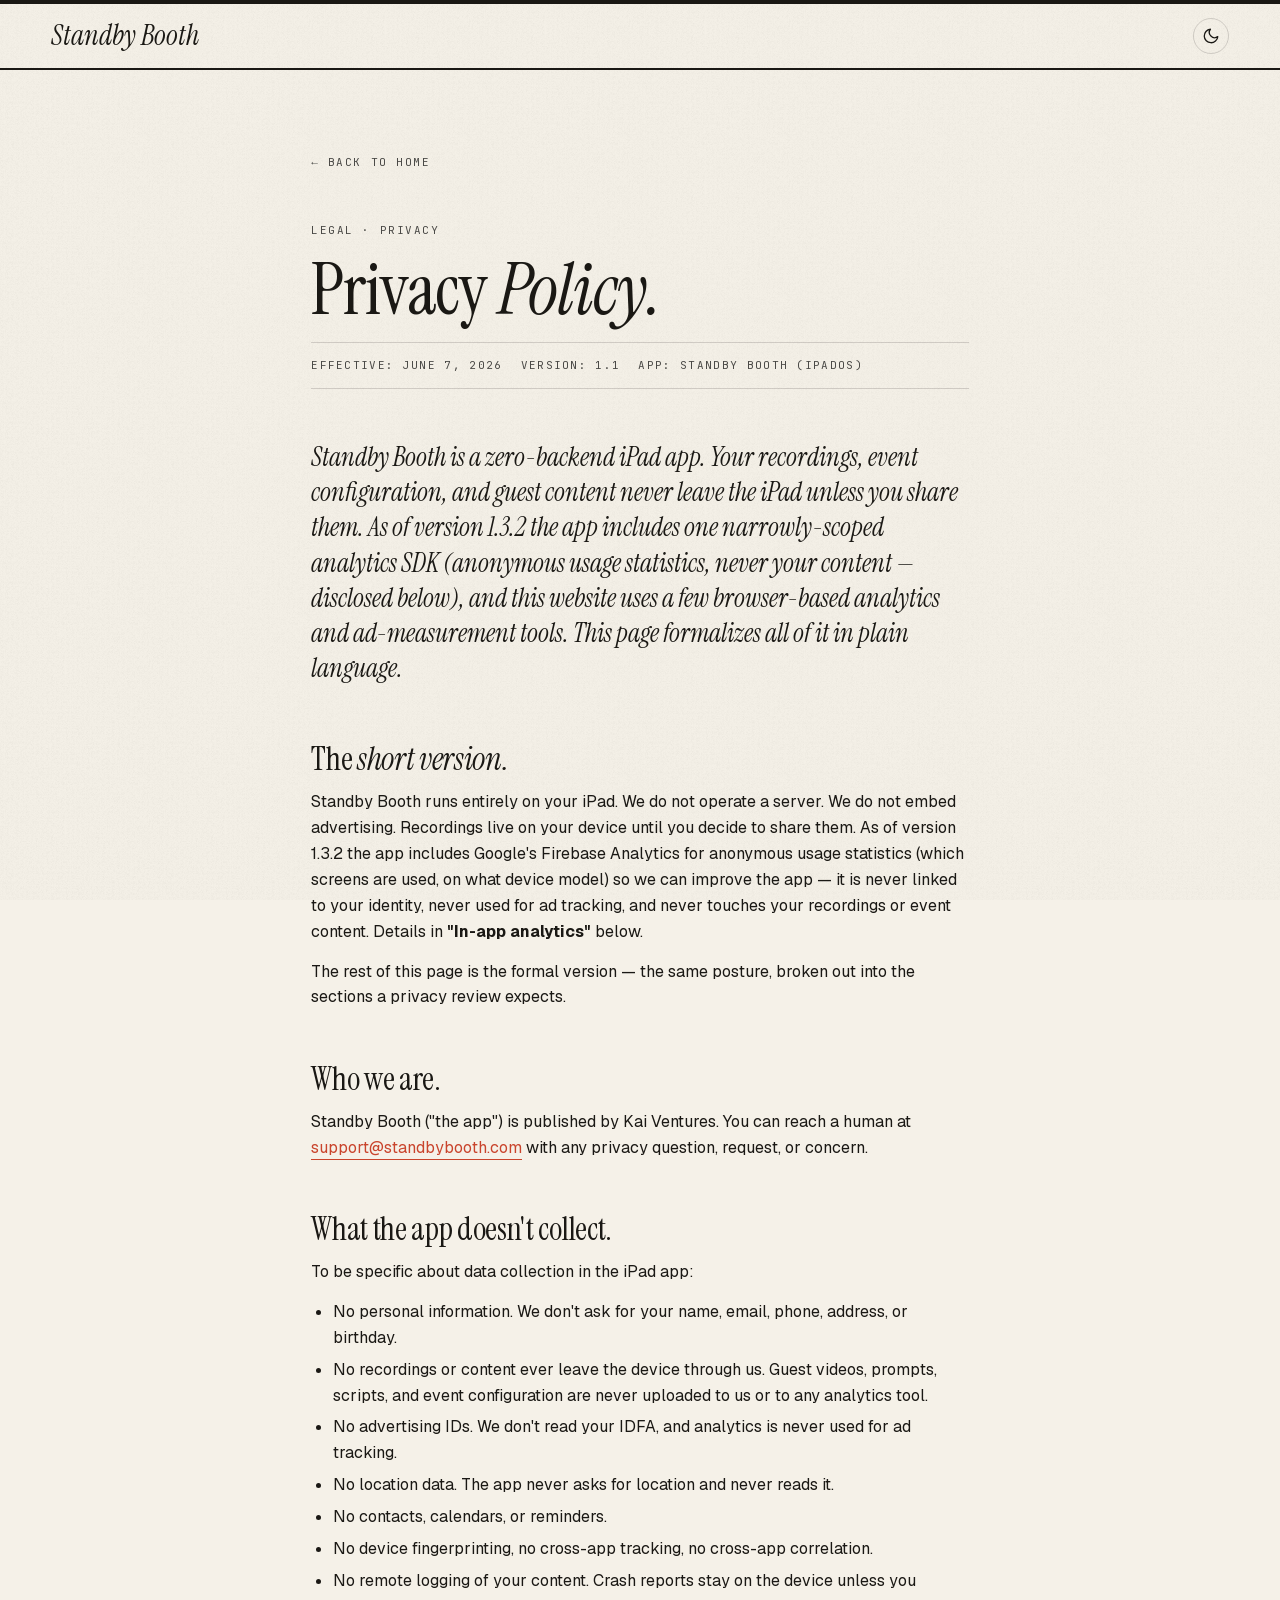
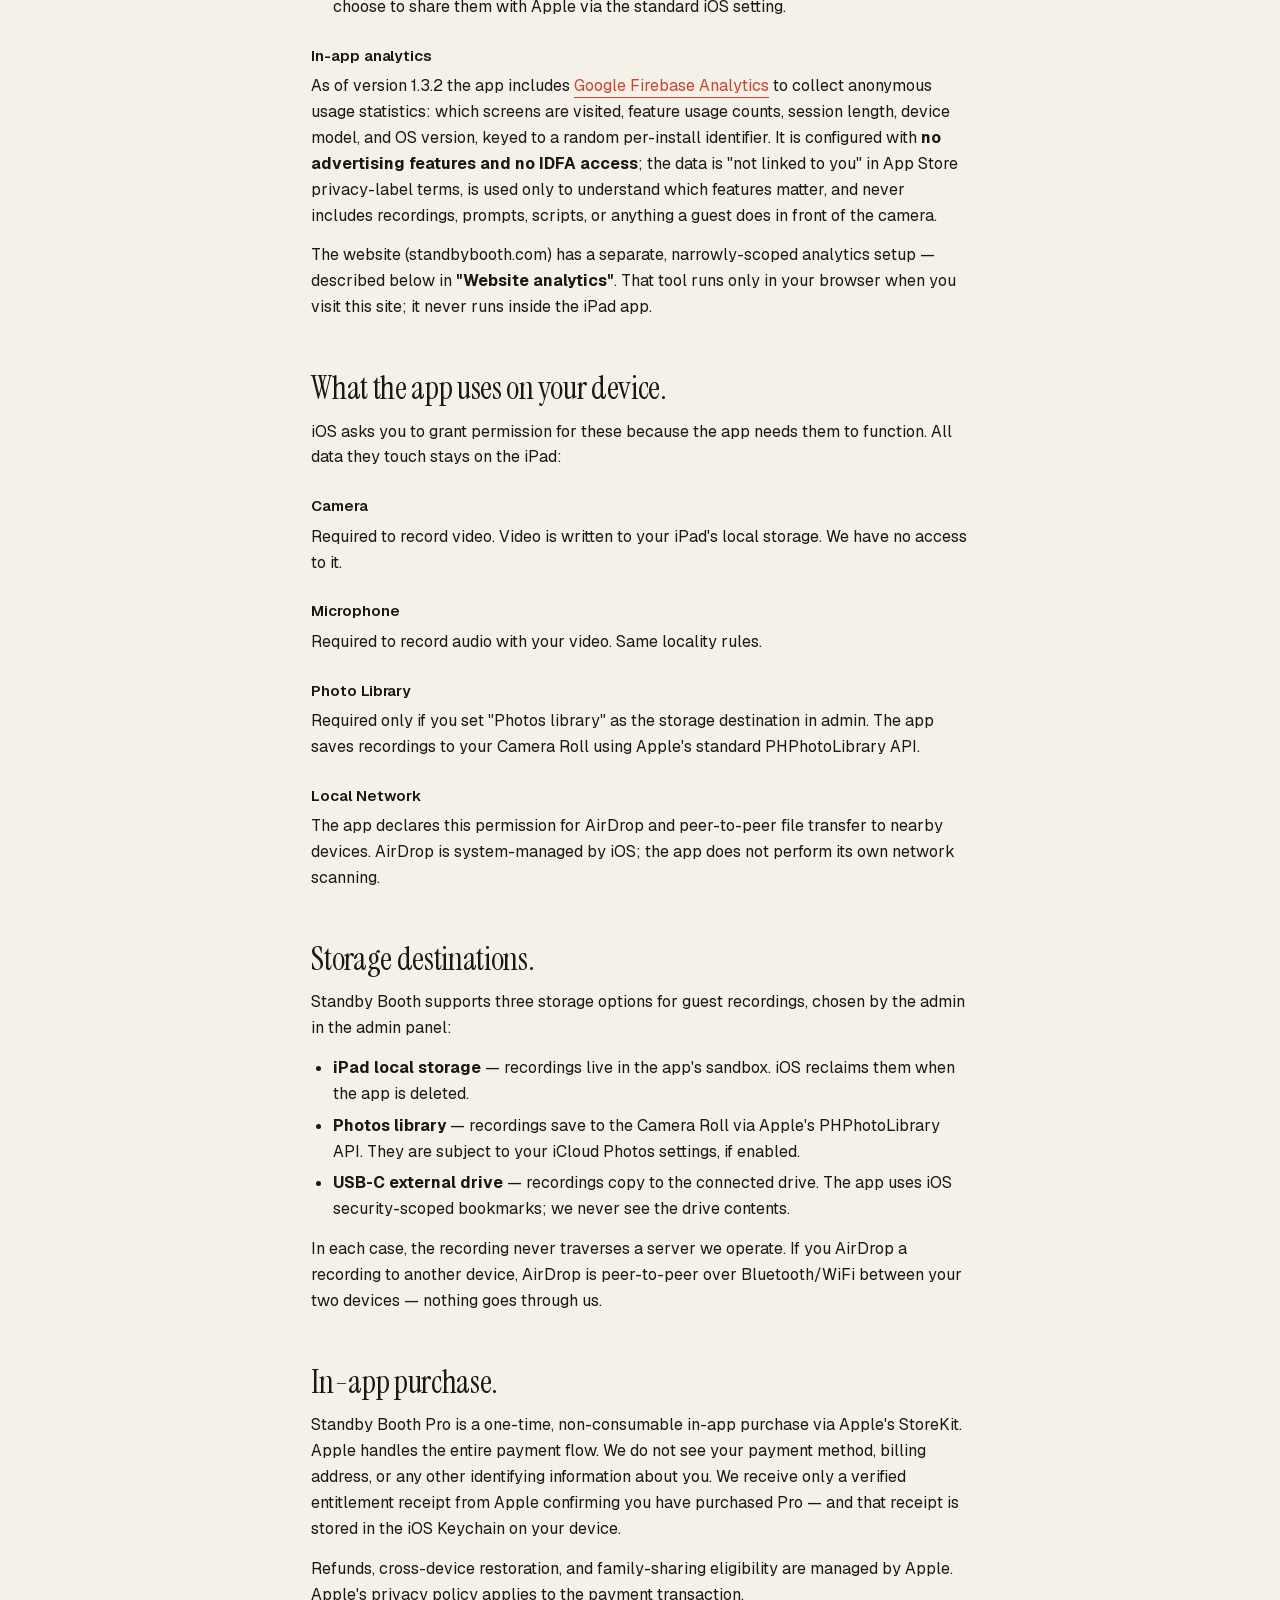
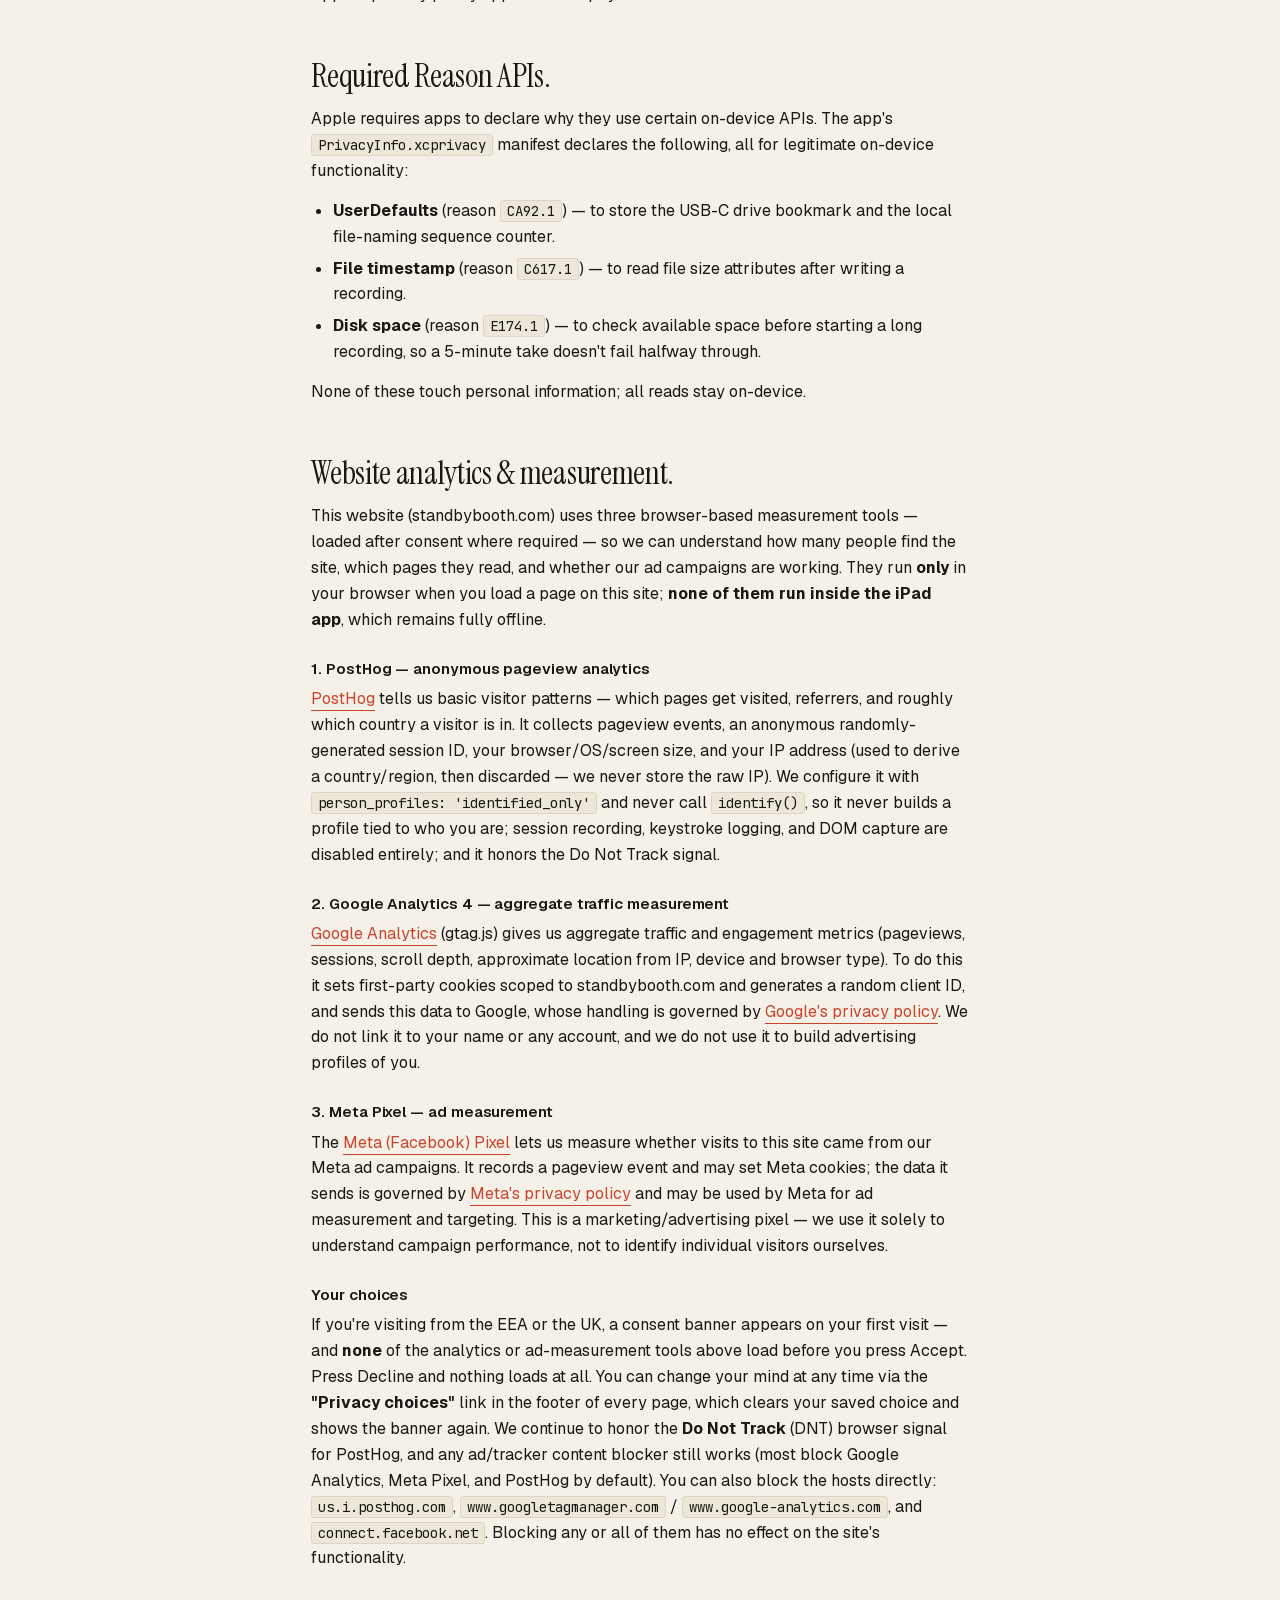
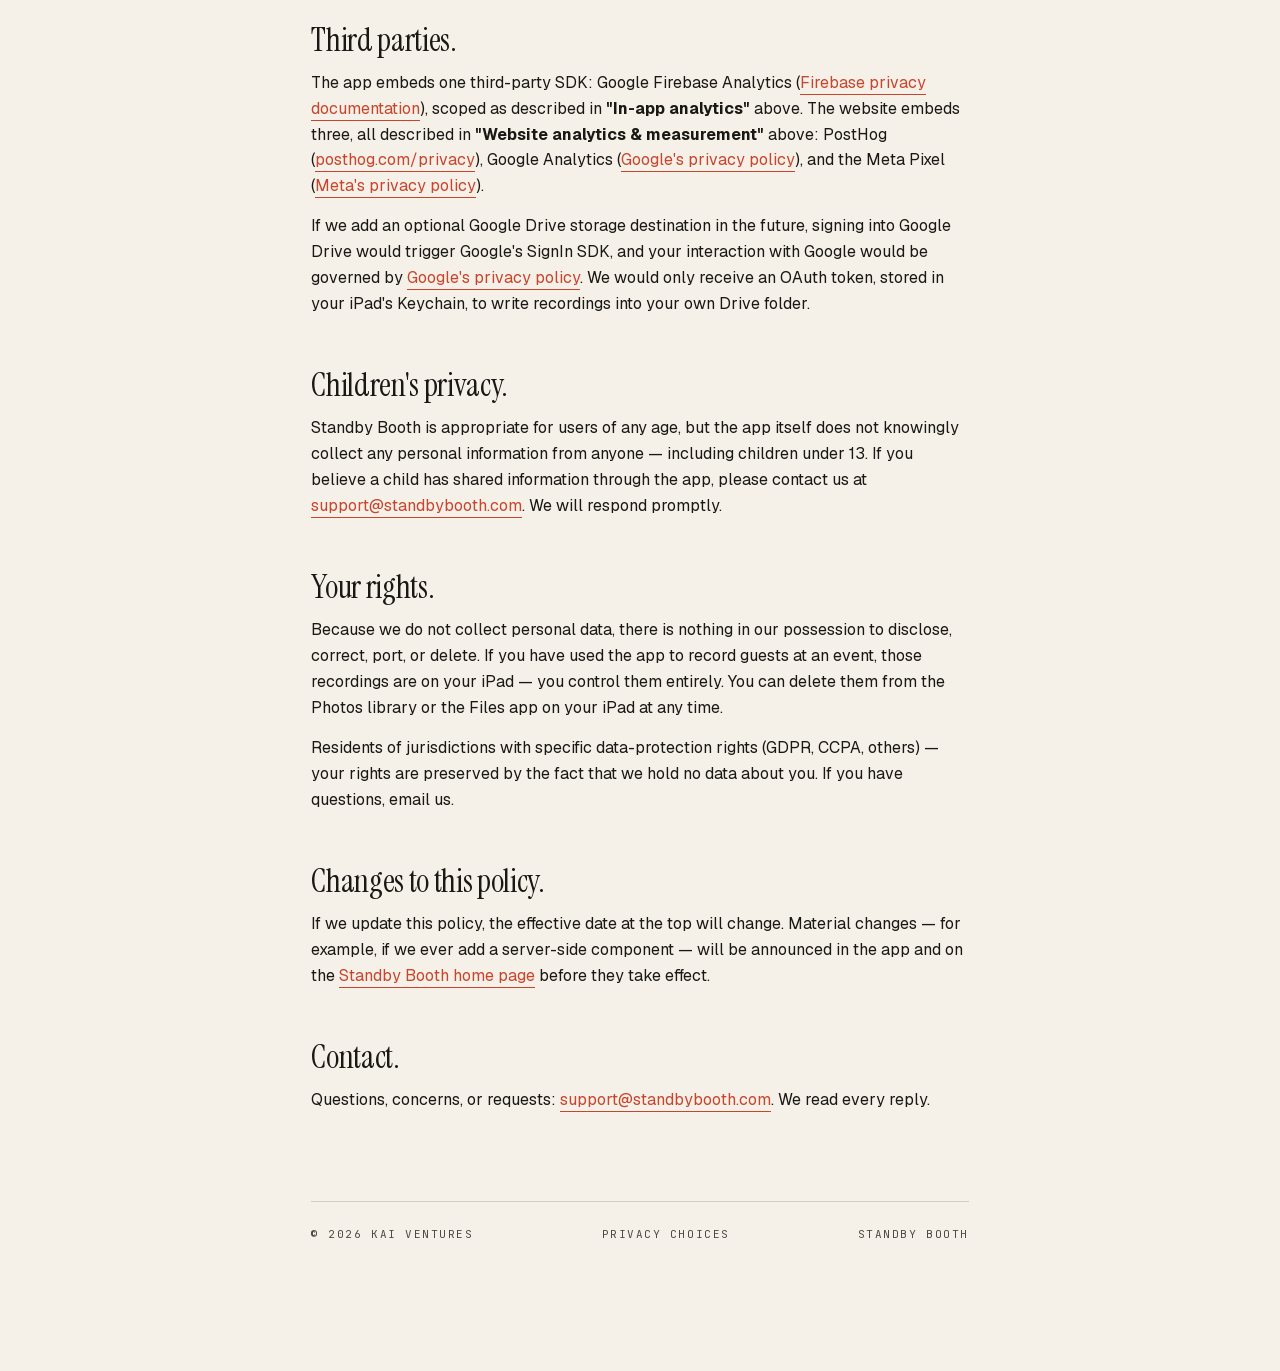
==== commit eb41c799: "Privacy: disclose in-app Firebase Analytics (app v1.3.2) + retire 'zero telemetry' copy App-side cla" ====
--- a/privacy/index.html
+++ b/privacy/index.html
@@ -4,7 +4,7 @@
 <meta charset="UTF-8" />
 <meta name="viewport" content="width=device-width, initial-scale=1.0" />
 <title>Standby Booth — Privacy Policy</title>
-<meta name="description" content="Standby Booth is a zero-backend iPad app. We don't collect, store, or transmit your data. Here's the formal version." />
+<meta name="description" content="Standby Booth is a zero-backend iPad app. Your recordings and event content never leave the iPad. Anonymous usage analytics only — disclosed in full. Here's the formal version." />
 <meta name="theme-color" content="#F5F1E8" id="sb-theme-color" />
 
 <!-- Open Graph -->
@@ -211,21 +211,25 @@
   </p>
 
   <p class="legal-lede">
-    Standby Booth is a zero-backend iPad app. The app itself collects,
-    stores, and transmits nothing — there's no place for us to send it.
-    This website (standbybooth.com) uses a few browser-based analytics and
-    ad-measurement tools for pageview counts and campaign measurement; we
-    disclose each one below. This page formalizes both postures in plain
-    language.
+    Standby Booth is a zero-backend iPad app. Your recordings, event
+    configuration, and guest content never leave the iPad unless you share
+    them. As of version 1.3.2 the app includes one narrowly-scoped analytics
+    SDK (anonymous usage statistics, never your content — disclosed below),
+    and this website uses a few browser-based analytics and ad-measurement
+    tools. This page formalizes all of it in plain language.
   </p>
 
   <section class="legal-section">
     <h2>The <em>short version.</em></h2>
     <p>
       Standby Booth runs entirely on your iPad. We do not operate a server.
-      We do not run analytics SDKs. We do not embed advertising. We do not
-      collect telemetry. Recordings live on your device until you decide to
-      share them.
+      We do not embed advertising. Recordings live on your device until you
+      decide to share them. As of version 1.3.2 the app includes Google's
+      Firebase Analytics for anonymous usage statistics (which screens are
+      used, on what device model) so we can improve the app — it is never
+      linked to your identity, never used for ad tracking, and never touches
+      your recordings or event content. Details in
+      <strong>"In-app analytics"</strong> below.
     </p>
     <p>
       The rest of this page is the formal version — the same posture,
@@ -244,16 +248,28 @@
 
   <section class="legal-section">
     <h2>What the app doesn't collect.</h2>
-    <p>To be specific about the absence of data collection in the iPad app:</p>
+    <p>To be specific about data collection in the iPad app:</p>
     <ul>
       <li>No personal information. We don't ask for your name, email, phone, address, or birthday.</li>
-      <li>No in-app analytics. No Google Analytics, no Mixpanel, no Amplitude, no "we'd love to see how you use the app" pixels inside the app. None.</li>
-      <li>No advertising IDs. We don't read your IDFA.</li>
+      <li>No recordings or content ever leave the device through us. Guest videos, prompts, scripts, and event configuration are never uploaded to us or to any analytics tool.</li>
+      <li>No advertising IDs. We don't read your IDFA, and analytics is never used for ad tracking.</li>
       <li>No location data. The app never asks for location and never reads it.</li>
       <li>No contacts, calendars, or reminders.</li>
-      <li>No device fingerprinting, no third-party tracking, no cross-app correlation.</li>
-      <li>No remote logging. Crash reports stay on the device unless you choose to share them with Apple via the standard iOS setting.</li>
+      <li>No device fingerprinting, no cross-app tracking, no cross-app correlation.</li>
+      <li>No remote logging of your content. Crash reports stay on the device unless you choose to share them with Apple via the standard iOS setting.</li>
     </ul>
+    <h3>In-app analytics</h3>
+    <p>
+      As of version 1.3.2 the app includes
+      <a href="https://firebase.google.com/support/privacy">Google Firebase Analytics</a>
+      to collect anonymous usage statistics: which screens are visited, feature
+      usage counts, session length, device model, and OS version, keyed to a
+      random per-install identifier. It is configured with <strong>no advertising
+      features and no IDFA access</strong>; the data is "not linked to you" in
+      App Store privacy-label terms, is used only to understand which features
+      matter, and never includes recordings, prompts, scripts, or anything a
+      guest does in front of the camera.
+    </p>
     <p>
       The website (standbybooth.com) has a separate, narrowly-scoped analytics setup
       — described below in <strong>"Website analytics"</strong>. That tool runs only
@@ -400,7 +416,10 @@
   <section class="legal-section">
     <h2>Third parties.</h2>
     <p>
-      The app does not embed third-party SDKs at launch. The website embeds
+      The app embeds one third-party SDK: Google Firebase Analytics
+      (<a href="https://firebase.google.com/support/privacy">Firebase privacy
+      documentation</a>), scoped as described in <strong>"In-app
+      analytics"</strong> above. The website embeds
       three, all described in <strong>"Website analytics &amp; measurement"</strong>
       above: PostHog (<a href="https://posthog.com/privacy">posthog.com/privacy</a>),
       Google Analytics (<a href="https://policies.google.com/privacy">Google's privacy policy</a>),
